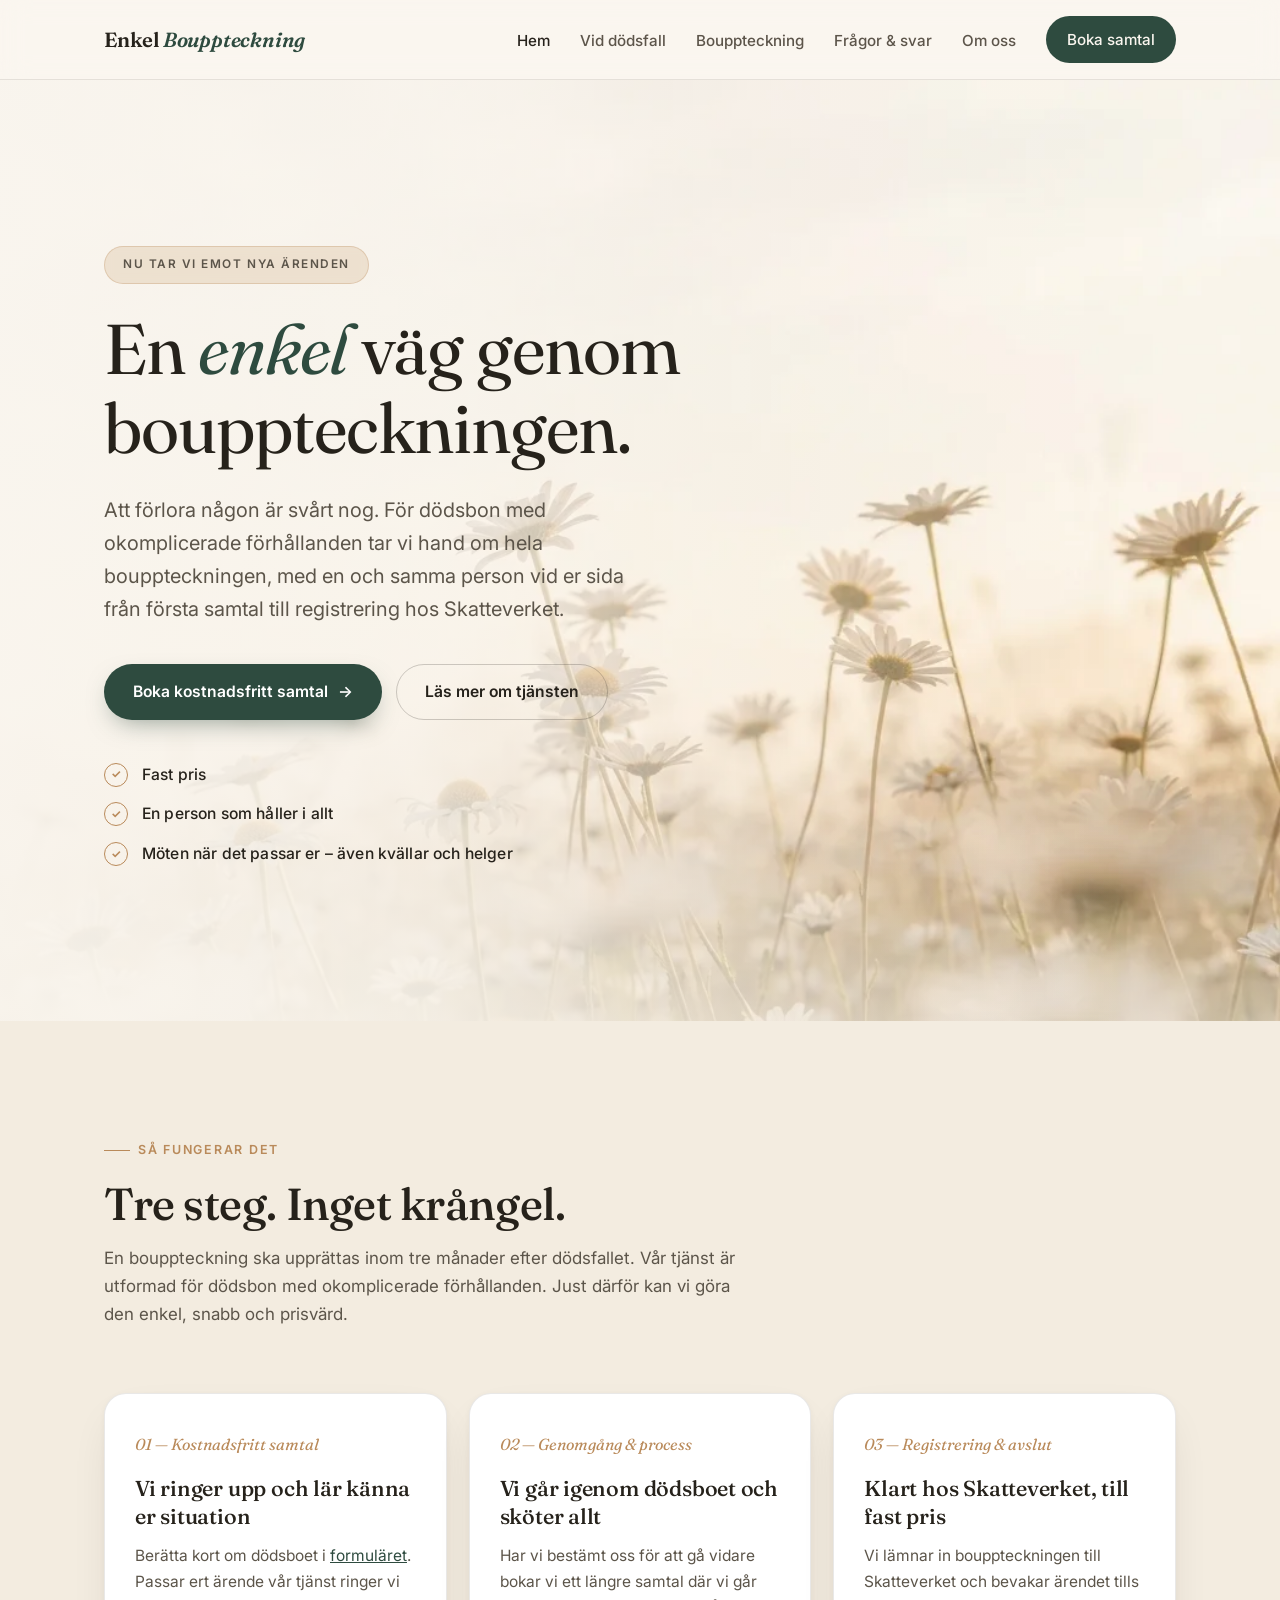
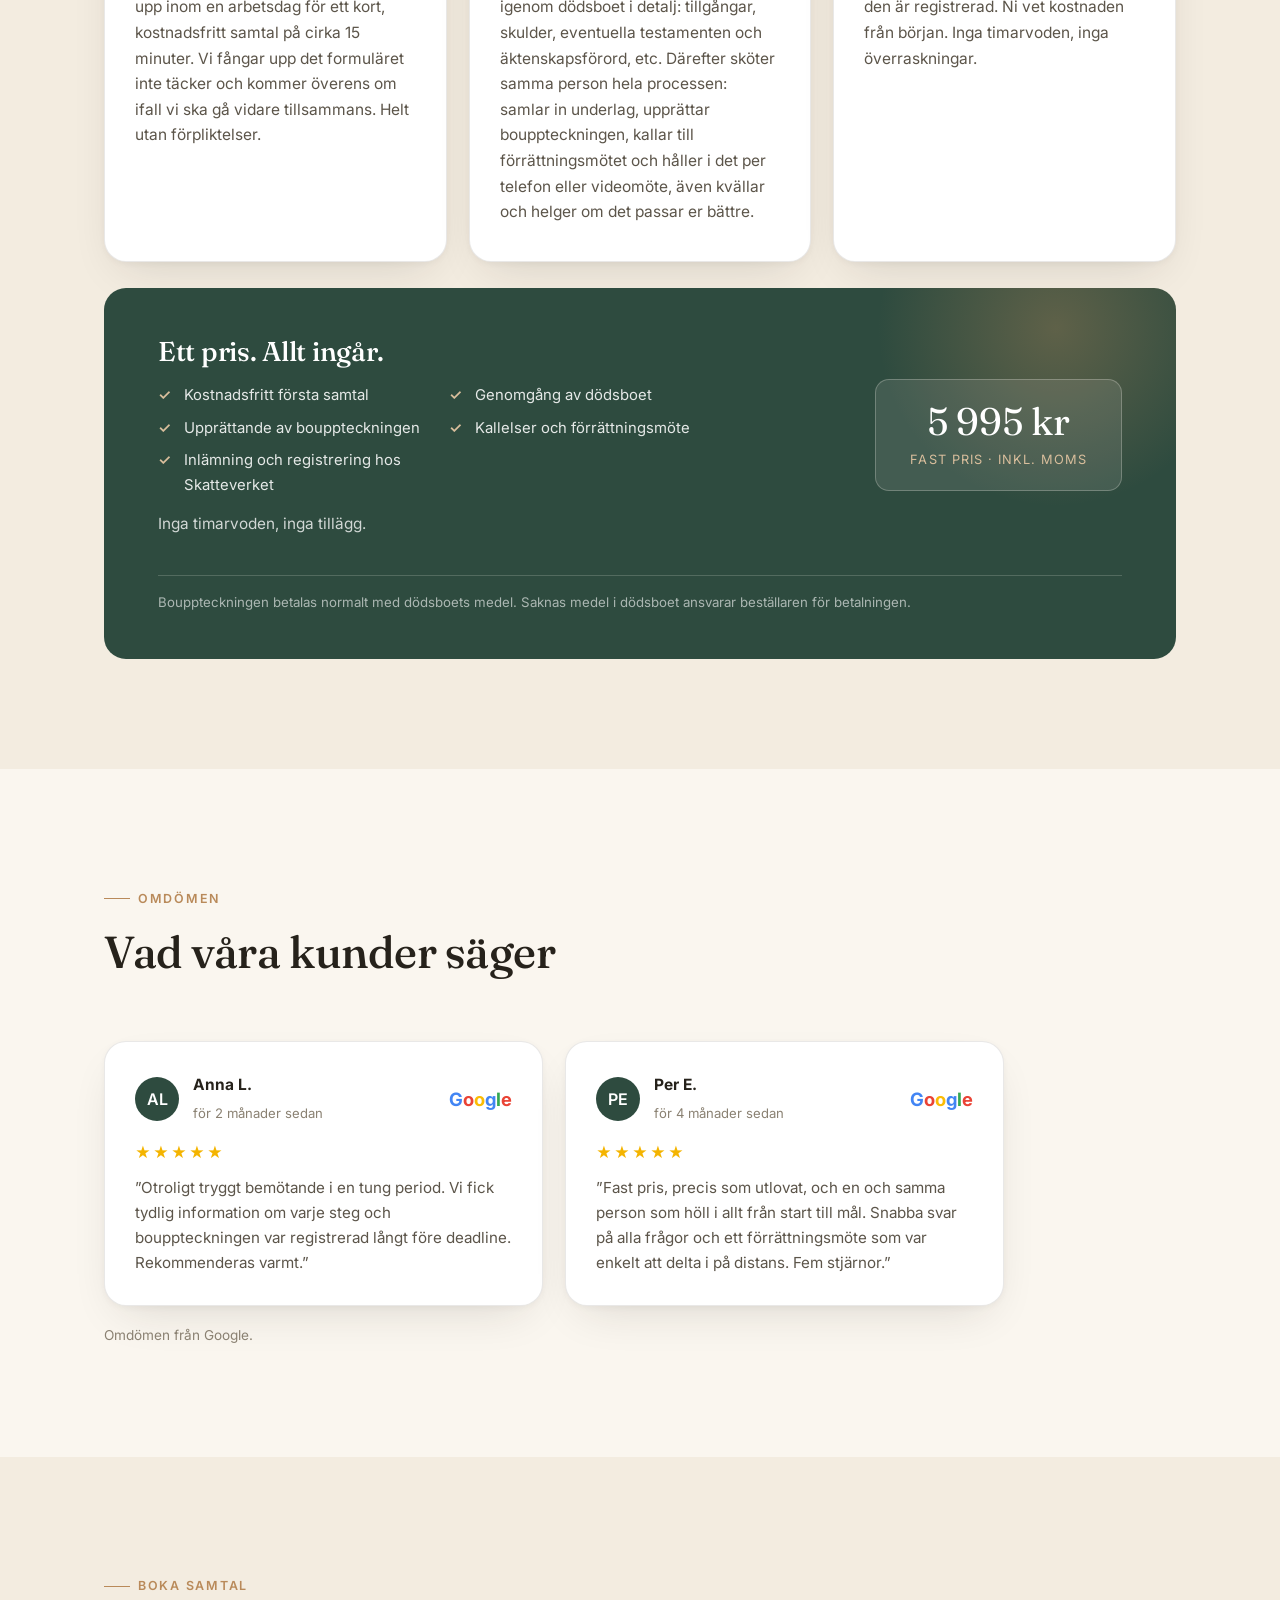
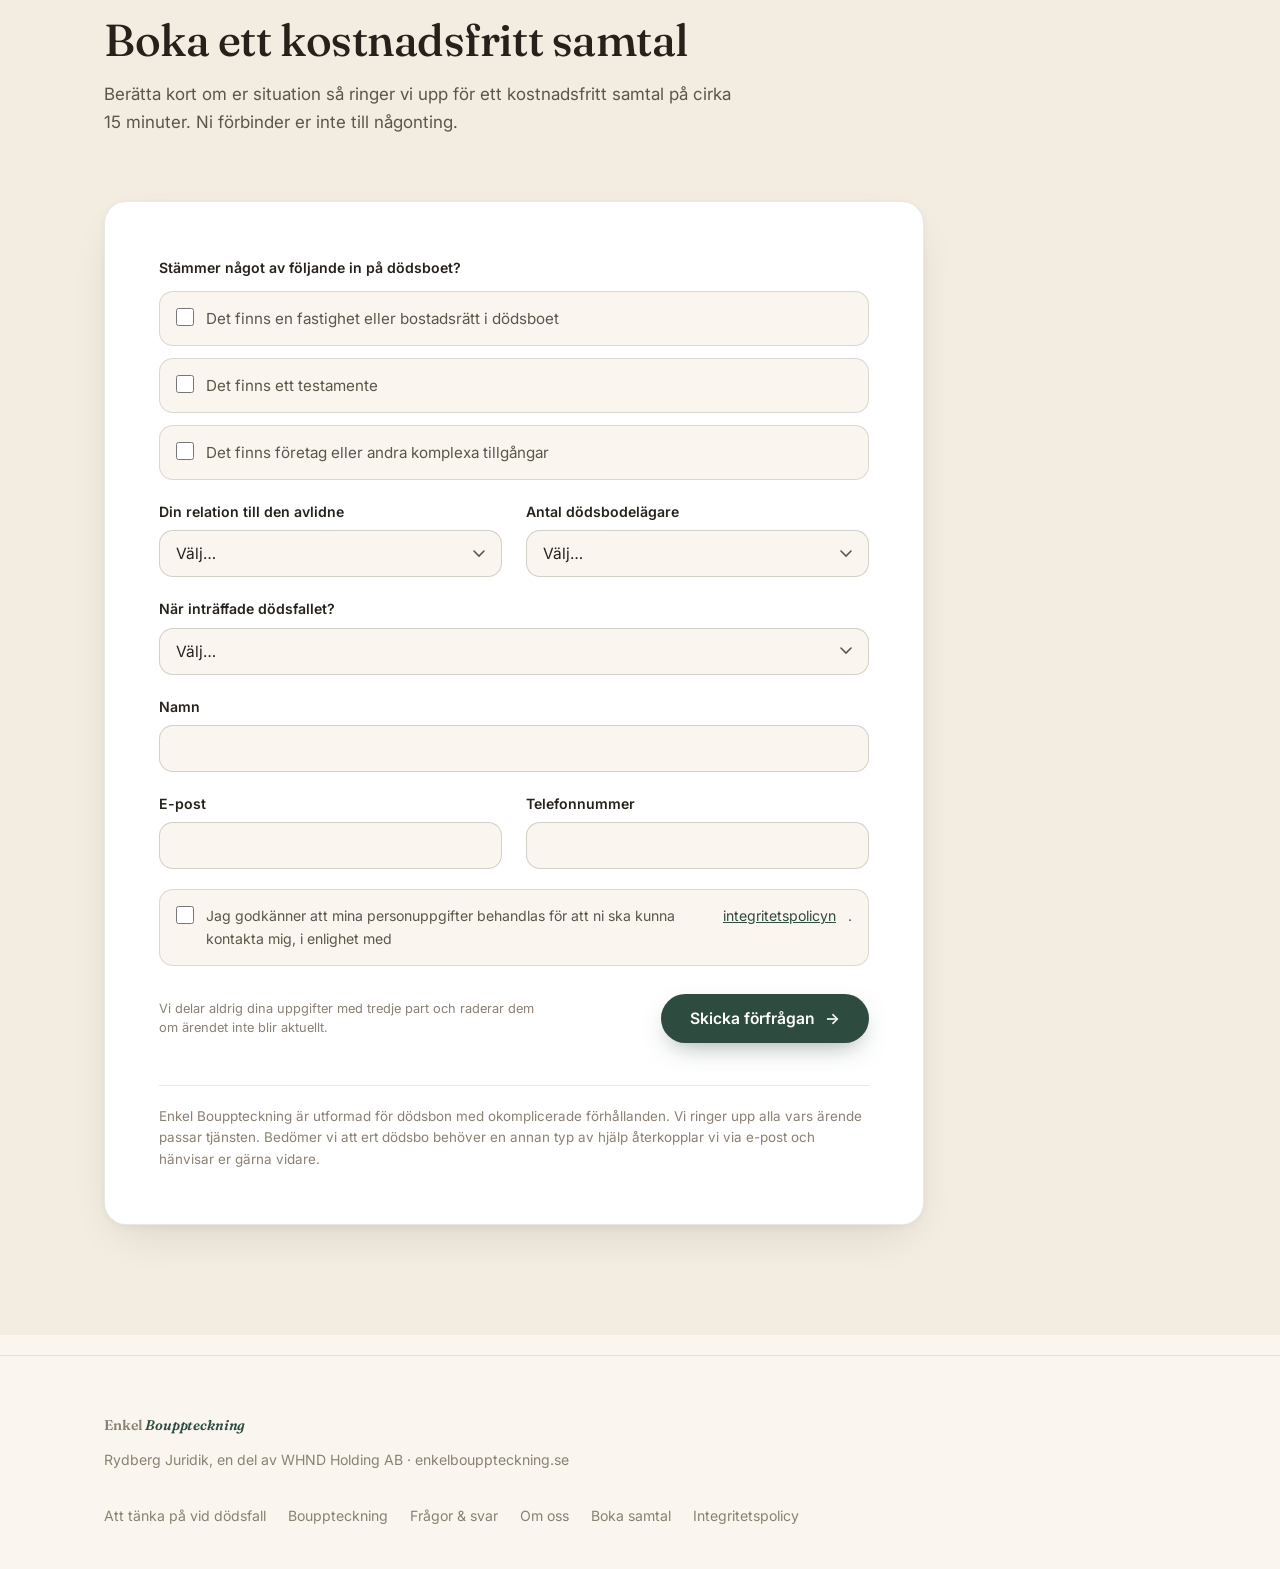
==== index.html @ 24a35e42 "bouppteckningssidan uppdaterad + christinas korr" ====
<!DOCTYPE html>
<html lang="sv">
<head>
  <meta charset="UTF-8">
  <meta name="viewport" content="width=device-width, initial-scale=1.0">
  <title>Enkel Bouppteckning – bouppteckning utan krångel</title>
  <meta name="description" content="Vi hjälper er med hela bouppteckningen: tryggt, personligt och till fast pris. Boka ett kostnadsfritt samtal idag.">
  <link rel="preconnect" href="https://fonts.googleapis.com">
  <link rel="preconnect" href="https://fonts.gstatic.com" crossorigin>
  <link href="https://fonts.googleapis.com/css2?family=Fraunces:ital,wght@0,400;0,500;0,600;1,400;1,500&family=Inter:wght@400;500;600&display=swap" rel="stylesheet">
  <link rel="stylesheet" href="styles.css">
</head>
<body>

<header class="nav">
  <div class="nav-inner">
    <a href="index.html" class="logo">Enkel <em>Bouppteckning</em></a>
    <button class="nav-toggle" aria-label="Meny" onclick="this.nextElementSibling.classList.toggle('open')" aria-expanded="false">☰</button>
    <ul class="nav-links">
      <li><a href="index.html" class="active">Hem</a></li>
      <li><a href="vid-dodsfall.html">Vid dödsfall</a></li>
      <li><a href="bouppteckning.html">Bouppteckning</a></li>
      <li><a href="faq.html">Frågor &amp; svar</a></li>
      <li><a href="om-oss.html">Om oss</a></li>
      <li><a href="#boka" class="btn btn-primary btn-sm">Boka samtal</a></li>
    </ul>
  </div>
</header>

<!-- ============ HERO ============ -->
<section class="hero">
  <video class="hero-video" autoplay muted loop playsinline poster="hero.webp" aria-hidden="true">
    <source src="hero-web.mp4" type="video/mp4">
  </video>
  <div class="container">
    <div class="hero-inner">
      <span class="badge">Nu tar vi emot nya ärenden</span>
      <h1>En <em>enkel</em> väg genom bouppteckningen.</h1>
      <p class="lead">Att förlora någon är svårt nog. För dödsbon med okomplicerade förhållanden tar vi hand om hela bouppteckningen, med en och samma person vid er sida från första samtal till registrering hos Skatteverket.</p>
      <div class="hero-actions">
        <a href="#boka" class="btn btn-primary">Boka kostnadsfritt samtal <span class="arrow">→</span></a>
        <a href="#tjansten" class="btn btn-ghost">Läs mer om tjänsten</a>
      </div>
      <div class="hero-meta">
        <span class="usp"><span class="dot">✓</span> Fast pris</span>
        <span class="usp"><span class="dot">✓</span> En person som håller i allt</span>
        <span class="usp"><span class="dot">✓</span> Möten när det passar er – även kvällar och helger</span>
      </div>
    </div>
  </div>
</section>

<!-- ============ TJÄNSTEN ============ -->
<section id="tjansten" class="section-alt">
  <div class="container">
    <div class="section-head reveal">
      <span class="eyebrow">Så fungerar det</span>
      <h2>Tre steg. Inget krångel.</h2>
      <p>En bouppteckning ska upprättas inom tre månader efter dödsfallet. Vår tjänst är utformad för dödsbon med okomplicerade förhållanden. Just därför kan vi göra den enkel, snabb och prisvärd.</p>
    </div>
    <div class="cards">
      <div class="card reveal">
        <span class="num">01 — Kostnadsfritt samtal</span>
        <h3>Vi ringer upp och lär känna er situation</h3>
        <p>Berätta kort om dödsboet i <a href="#boka">formuläret</a>. Passar ert ärende vår tjänst ringer vi upp inom en arbetsdag för ett kort, kostnadsfritt samtal på cirka 15 minuter. Vi fångar upp det formuläret inte täcker och kommer överens om ifall vi ska gå vidare tillsammans. Helt utan förpliktelser.</p>
      </div>
      <div class="card reveal">
        <span class="num">02 — Genomgång &amp; process</span>
        <h3>Vi går igenom dödsboet och sköter allt</h3>
        <p>Har vi bestämt oss för att gå vidare bokar vi ett längre samtal där vi går igenom dödsboet i detalj: tillgångar, skulder, eventuella testamenten och äktenskapsförord, etc. Därefter sköter samma person hela processen: samlar in underlag, upprättar bouppteckningen, kallar till förrättningsmötet och håller i det per telefon eller videomöte, även kvällar och helger om det passar er bättre.</p>
      </div>
      <div class="card reveal">
        <span class="num">03 — Registrering &amp; avslut</span>
        <h3>Klart hos Skatteverket, till fast pris</h3>
        <p>Vi lämnar in bouppteckningen till Skatteverket och bevakar ärendet tills den är registrerad. Ni vet kostnaden från början. Inga timarvoden, inga överraskningar.</p>
      </div>
    </div>

    <div class="price-strip reveal">
      <div class="price-text">
        <h3>Ett pris. Allt ingår.</h3>
        <ul class="price-includes">
          <li>Kostnadsfritt första samtal</li>
          <li>Genomgång av dödsboet</li>
          <li>Upprättande av bouppteckningen</li>
          <li>Kallelser och förrättningsmöte</li>
          <li>Inlämning och registrering hos Skatteverket</li>
        </ul>
        <p>Inga timarvoden, inga tillägg.</p>
      </div>
      <div class="price-tag">
        <span class="amount">5 995 kr</span>
        <span class="terms">fast pris · inkl. moms</span>
      </div>
      <p class="price-note">Bouppteckningen betalas normalt med dödsboets medel. Saknas medel i dödsboet ansvarar beställaren för betalningen.</p>
    </div>
  </div>
</section>

<!-- ============ TESTIMONIALS ============ -->
<section>
  <div class="container">
    <div class="section-head reveal">
      <span class="eyebrow">Omdömen</span>
      <h2>Vad våra kunder säger</h2>
    </div>
    <div class="reviews">
      <div class="review reveal">
        <div class="review-top">
          <div class="avatar">AL</div>
          <div class="review-who">
            <strong>Anna L.</strong>
            <span>för 2 månader sedan</span>
          </div>
          <span class="glogo"><span style="color:#4285F4">G</span><span style="color:#EA4335">o</span><span style="color:#FBBC05">o</span><span style="color:#4285F4">g</span><span style="color:#34A853">l</span><span style="color:#EA4335">e</span></span>
        </div>
        <div class="stars">★★★★★</div>
        <p>”Otroligt tryggt bemötande i en tung period. Vi fick tydlig information om varje steg och bouppteckningen var registrerad långt före deadline. Rekommenderas varmt.”</p>
      </div>
      <div class="review reveal">
        <div class="review-top">
          <div class="avatar">PE</div>
          <div class="review-who">
            <strong>Per E.</strong>
            <span>för 4 månader sedan</span>
          </div>
          <span class="glogo"><span style="color:#4285F4">G</span><span style="color:#EA4335">o</span><span style="color:#FBBC05">o</span><span style="color:#4285F4">g</span><span style="color:#34A853">l</span><span style="color:#EA4335">e</span></span>
        </div>
        <div class="stars">★★★★★</div>
        <p>”Fast pris, precis som utlovat, och en och samma person som höll i allt från start till mål. Snabba svar på alla frågor och ett förrättningsmöte som var enkelt att delta i på distans. Fem stjärnor.”</p>
      </div>
    </div>
    <p class="reviews-note">Omdömen från Google. <!-- PLACEHOLDER: byt ut mot de två riktiga Google-recensionerna --></p>
  </div>
</section>


<!-- ============ FORMULÄR ============ -->
<section id="boka" class="section-alt">
  <div class="container">
    <div class="section-head reveal">
      <span class="eyebrow">Boka samtal</span>
      <h2>Boka ett kostnadsfritt samtal</h2>
      <p>Berätta kort om er situation så ringer vi upp för ett kostnadsfritt samtal på cirka 15 minuter. Ni förbinder er inte till någonting.</p>
    </div>

    <!-- FORMSPREE: skapa konto på formspree.io, sätt mottagare till request@bouppteckningonline.se
         och ersätt DITT-FORM-ID nedan med ert riktiga form-ID. -->
    <form class="form-wrap reveal" action="https://formspree.io/f/DITT-FORM-ID" method="POST">
      <div class="form-grid">

        <fieldset class="checks">
          <legend>Stämmer något av följande in på dödsboet?</legend>
          <!-- PLACEHOLDER: justera checkrutorna vid behov -->
          <label class="check"><input type="checkbox" name="fastighet" value="ja"> Det finns en fastighet eller bostadsrätt i dödsboet</label>
          <label class="check"><input type="checkbox" name="testamente" value="ja"> Det finns ett testamente</label>
          <label class="check"><input type="checkbox" name="foretag" value="ja"> Det finns företag eller andra komplexa tillgångar</label>
        </fieldset>

        <!-- PLACEHOLDER: justera dropdown-alternativen vid behov -->
        <div class="field">
          <label for="relation">Din relation till den avlidne</label>
          <select id="relation" name="relation" required>
            <option value="" selected disabled>Välj…</option>
            <option>Make/maka/sambo</option>
            <option>Barn</option>
            <option>Syskon</option>
            <option>Annan anhörig</option>
            <option>Annat</option>
          </select>
        </div>

        <div class="field">
          <label for="delagare">Antal dödsbodelägare</label>
          <select id="delagare" name="antal_dodsbodelagare" required>
            <option value="" selected disabled>Välj…</option>
            <option>1</option>
            <option>2–3</option>
            <option>4–6</option>
            <option>Fler än 6</option>
            <option>Vet ej</option>
          </select>
        </div>

        <div class="field full">
          <label for="nar">När inträffade dödsfallet?</label>
          <select id="nar" name="nar_dodsfall" required>
            <option value="" selected disabled>Välj…</option>
            <option>Senaste månaden</option>
            <option>1–2 månader sedan</option>
            <option>Mer än 2 månader sedan</option>
            <option>Inte ännu – jag förbereder mig</option>
          </select>
        </div>

        <div class="field full">
          <label for="namn">Namn</label>
          <input type="text" id="namn" name="namn" required autocomplete="name">
        </div>

        <div class="field">
          <label for="epost">E-post</label>
          <input type="email" id="epost" name="epost" required autocomplete="email">
        </div>

        <div class="field">
          <label for="telefon">Telefonnummer</label>
          <input type="tel" id="telefon" name="telefon" required autocomplete="tel">
        </div>

        <input type="hidden" name="_subject" value="Ny förfrågan – Enkel Bouppteckning">

        <label class="check consent"><input type="checkbox" name="samtycke" value="ja" required> Jag godkänner att mina personuppgifter behandlas för att ni ska kunna kontakta mig, i enlighet med <a href="integritetspolicy.html">integritetspolicyn</a>.</label>

        <div class="form-footer">
          <small>Vi delar aldrig dina uppgifter med tredje part och raderar dem om ärendet inte blir aktuellt.</small>
          <button type="submit" class="btn btn-primary">Skicka förfrågan <span class="arrow">→</span></button>
        </div>

        <p class="form-note">Enkel Bouppteckning är utformad för dödsbon med okomplicerade förhållanden. Vi ringer upp alla vars ärende passar tjänsten. Bedömer vi att ert dödsbo behöver en annan typ av hjälp återkopplar vi via e-post och hänvisar er gärna vidare.</p>

      </div>
    </form>
  </div>
</section>

<!-- ============ FOOTER ============ -->
<footer>
  <div class="container footer-inner">
    <div>
      <a href="index.html" class="logo">Enkel <em>Bouppteckning</em></a>
      <p style="margin-top:10px;">Rydberg Juridik, en del av WHND Holding AB · enkelbouppteckning.se</p>
    </div>
    <ul class="footer-links">
      <li><a href="vid-dodsfall.html">Att tänka på vid dödsfall</a></li>
      <li><a href="bouppteckning.html">Bouppteckning</a></li>
      <li><a href="faq.html">Frågor &amp; svar</a></li>
      <li><a href="om-oss.html">Om oss</a></li>
      <li><a href="index.html#boka">Boka samtal</a></li>
      <li><a href="integritetspolicy.html">Integritetspolicy</a></li>
    </ul>
  </div>
</footer>

<script>
  const io = new IntersectionObserver(entries => {
    entries.forEach(e => { if (e.isIntersecting) { e.target.classList.add('visible'); io.unobserve(e.target); } });
  }, { threshold: 0.12 });
  document.querySelectorAll('.reveal').forEach(el => io.observe(el));
</script>

</body>
</html>
---- styles.css ----
/* ============================================================
   Enkel Bouppteckning — designsystem
   Varm, sober, galant · anno 2026
   ============================================================ */

:root {
  --bg: #FAF6EF;
  --bg-soft: #F3ECE0;
  --surface: #FFFFFF;
  --ink: #26221B;
  --ink-soft: #5C554A;
  --ink-faint: #8A8172;
  --accent: #2E4B3F;        /* djup skogsgrön */
  --accent-soft: #3D6152;
  --brass: #B98A5A;         /* varm mässing */
  --brass-soft: #D9BE9C;
  --line: rgba(38, 34, 27, 0.10);
  --radius: 22px;
  --radius-sm: 14px;
  --shadow: 0 2px 6px rgba(38,34,27,.04), 0 18px 48px -18px rgba(38,34,27,.16);
  --font-display: "Fraunces", Georgia, serif;
  --font-body: "Inter", -apple-system, "Segoe UI", sans-serif;
}

* { margin: 0; padding: 0; box-sizing: border-box; }

html { scroll-behavior: smooth; }

body {
  font-family: var(--font-body);
  background: var(--bg);
  color: var(--ink);
  line-height: 1.65;
  font-size: 17px;
  -webkit-font-smoothing: antialiased;
}

::selection { background: var(--brass-soft); }

img { max-width: 100%; display: block; }

.container { max-width: 1120px; margin: 0 auto; padding: 0 24px; }
.container-narrow { max-width: 760px; margin: 0 auto; padding: 0 24px; }

h1, h2, h3, .display {
  font-family: var(--font-display);
  font-weight: 500;
  line-height: 1.12;
  letter-spacing: -0.01em;
}

h1 { font-size: clamp(2.6rem, 6vw, 4.4rem); font-weight: 400; letter-spacing: -0.015em; }
h2 { font-size: clamp(1.9rem, 4vw, 2.8rem); }
h3 { font-size: 1.35rem; line-height: 1.3; }

p { color: var(--ink-soft); }

a { color: var(--accent); }

.eyebrow {
  display: inline-flex;
  align-items: center;
  gap: 8px;
  font-size: .78rem;
  font-weight: 600;
  letter-spacing: .14em;
  text-transform: uppercase;
  color: var(--brass);
  margin-bottom: 18px;
}
.eyebrow::before {
  content: "";
  width: 26px; height: 1px;
  background: var(--brass);
}

/* ---------- Nav ---------- */
.nav {
  position: sticky;
  top: 0;
  z-index: 100;
  backdrop-filter: blur(14px);
  -webkit-backdrop-filter: blur(14px);
  background: rgba(250, 246, 239, 0.82);
  border-bottom: 1px solid var(--line);
}
.nav-inner {
  max-width: 1120px;
  margin: 0 auto;
  padding: 16px 24px;
  display: flex;
  align-items: center;
  justify-content: space-between;
  gap: 24px;
}
.logo {
  font-family: var(--font-display);
  font-size: 1.28rem;
  font-weight: 600;
  color: var(--ink);
  text-decoration: none;
  letter-spacing: -0.01em;
}
.logo em { font-style: italic; color: var(--accent); }
.nav-links {
  display: flex;
  align-items: center;
  gap: 30px;
  list-style: none;
}
.nav-links a {
  color: var(--ink-soft);
  text-decoration: none;
  font-size: .95rem;
  font-weight: 500;
  transition: color .2s;
}
.nav-links a:hover, .nav-links a.active { color: var(--ink); }
.nav-toggle {
  display: none;
  background: none;
  border: none;
  font-size: 1.6rem;
  color: var(--ink);
  cursor: pointer;
  line-height: 1;
}

/* ---------- Knappar ---------- */
.btn {
  display: inline-flex;
  align-items: center;
  gap: 10px;
  padding: 14px 28px;
  border-radius: 999px;
  font-family: var(--font-body);
  font-size: .98rem;
  font-weight: 600;
  text-decoration: none;
  cursor: pointer;
  border: 1px solid transparent;
  transition: transform .2s ease, box-shadow .2s ease, background .2s;
}
.btn:hover { transform: translateY(-1px); }
.btn-primary {
  background: var(--accent);
  color: #fff;
  box-shadow: 0 10px 26px -10px rgba(46,75,63,.55);
}
.btn-primary:hover { background: var(--accent-soft); }
.btn-ghost {
  background: transparent;
  color: var(--ink);
  border-color: rgba(38,34,27,.22);
}
.btn-ghost:hover { border-color: var(--ink); }
.btn-sm { padding: 10px 20px; font-size: .9rem; }
/* Boka samtal-knappen i menyn: krämfärgad text, varm mässing vid hover */
.nav .btn-primary { color: var(--bg); box-shadow: none; }
.nav .btn-primary:hover { background: var(--brass); color: #fff; }
.btn .arrow { transition: transform .2s; }
.btn:hover .arrow { transform: translateX(3px); }

/* ---------- Hero ---------- */
.hero {
  position: relative;
  overflow: hidden;
  padding: clamp(90px, 13vw, 170px) 0 clamp(80px, 12vw, 160px);
  background-image: url("hero.webp"); /* fallback medan videon laddar */
  background-size: cover;
  background-position: center right;
}
.hero-video {
  position: absolute;
  inset: 0;
  width: 100%;
  height: 100%;
  object-fit: cover;
  object-position: center right;
  z-index: 0;
}
.hero::before {
  content: "";
  position: absolute;
  inset: 0;
  z-index: 1;
  pointer-events: none;
  background:
    linear-gradient(90deg,
      rgba(250,246,239,.94) 0%,
      rgba(250,246,239,.82) 34%,
      rgba(250,246,239,.35) 62%,
      rgba(250,246,239,0) 88%),
    linear-gradient(0deg, rgba(250,246,239,.55) 0%, rgba(250,246,239,0) 22%);
}
.hero .container { position: relative; z-index: 2; }
@media (prefers-reduced-motion: reduce) {
  .hero-video { display: none; }
}
.hero-inner { position: relative; max-width: 700px; }
.badge {
  display: inline-block;
  font-size: .74rem;
  font-weight: 600;
  letter-spacing: .13em;
  text-transform: uppercase;
  color: var(--ink-soft);
  background: rgba(217,190,156,.35);
  border: 1px solid rgba(185,138,90,.30);
  border-radius: 999px;
  padding: 8px 18px;
  margin-bottom: 26px;
  backdrop-filter: blur(4px);
}
.hero h1 em { font-style: italic; color: var(--accent); }
.hero p.lead {
  font-size: clamp(1.05rem, 2vw, 1.25rem);
  margin: 26px 0 38px;
  max-width: 560px;
}
.hero-actions { display: flex; gap: 14px; flex-wrap: wrap; }
.hero-meta {
  margin-top: 42px;
  display: flex;
  flex-direction: column;
  gap: 14px;
  font-size: .98rem;
  color: var(--ink);
}
.hero-meta .usp {
  display: inline-flex;
  align-items: center;
  gap: 14px;
  font-weight: 500;
  letter-spacing: .01em;
}
.hero-meta .dot {
  display: inline-flex;
  align-items: center;
  justify-content: center;
  width: 24px;
  height: 24px;
  flex-shrink: 0;
  border: 1.5px solid var(--brass);
  border-radius: 50%;
  color: var(--brass);
  font-size: .72rem;
  font-weight: 700;
}

/* ---------- Sektioner ---------- */
section { padding: clamp(60px, 9vw, 110px) 0; }
.section-alt { background: var(--bg-soft); }
.section-head { max-width: 640px; margin-bottom: clamp(36px, 6vw, 64px); }
.section-head p { margin-top: 16px; font-size: 1.06rem; }

/* ---------- Kort / tre punkter ---------- */
.cards {
  display: grid;
  grid-template-columns: repeat(3, 1fr);
  gap: 22px;
}
.card {
  background: var(--surface);
  border: 1px solid var(--line);
  border-radius: var(--radius);
  padding: 36px 30px;
  box-shadow: var(--shadow);
  transition: transform .25s ease;
}
.card:hover { transform: translateY(-4px); }
.card .num {
  font-family: var(--font-display);
  font-size: 1rem;
  font-style: italic;
  color: var(--brass);
  display: inline-block;
  margin-bottom: 18px;
}
.card h3 { margin-bottom: 12px; }
.card p { font-size: .97rem; }

/* ---------- Prissektion ---------- */
.price-strip {
  margin-top: 26px;
  background: var(--accent);
  border-radius: var(--radius);
  padding: clamp(30px, 4.5vw, 46px) clamp(28px, 5vw, 54px);
  display: flex;
  align-items: center;
  justify-content: space-between;
  gap: 34px;
  flex-wrap: wrap;
  position: relative;
  overflow: hidden;
}
.price-strip::before {
  content: "";
  position: absolute;
  top: -140px; right: -60px;
  width: 360px; height: 360px;
  border-radius: 50%;
  background: radial-gradient(circle, rgba(185,138,90,.35), transparent 70%);
}
.price-text { position: relative; max-width: 560px; }
.price-text h3 { color: #fff; font-size: 1.7rem; margin-bottom: 8px; }
.price-text p { color: rgba(255,255,255,.78); font-size: .96rem; }
.price-includes {
  list-style: none;
  margin: 14px 0;
  display: grid;
  grid-template-columns: 1fr 1fr;
  gap: 8px 22px;
}
.price-includes li {
  position: relative;
  padding-left: 26px;
  color: rgba(255,255,255,.88);
  font-size: .93rem;
}
.price-includes li::before {
  content: "✓";
  position: absolute;
  left: 0;
  color: var(--brass-soft);
  font-weight: 600;
}
@media (max-width: 640px) {
  .price-includes { grid-template-columns: 1fr; }
}
.price-tag {
  position: relative;
  text-align: center;
  background: rgba(250,246,239,.10);
  border: 1px solid rgba(250,246,239,.25);
  border-radius: var(--radius-sm);
  padding: 20px 34px;
}
.price-tag .amount {
  display: block;
  font-family: var(--font-display);
  font-size: 2.4rem;
  color: #fff;
  line-height: 1.1;
}
.price-tag .terms {
  display: block;
  margin-top: 6px;
  font-size: .8rem;
  letter-spacing: .08em;
  text-transform: uppercase;
  color: var(--brass-soft);
}
.price-note {
  flex-basis: 100%;
  position: relative;
  margin-top: 4px;
  padding-top: 16px;
  border-top: 1px solid rgba(250, 246, 239, .18);
  font-size: .83rem;
  color: rgba(255, 255, 255, .60) !important;
}

/* ---------- FAQ ---------- */
.faq-item {
  border-bottom: 1px solid var(--line);
}
.faq-item summary {
  cursor: pointer;
  list-style: none;
  display: flex;
  align-items: center;
  justify-content: space-between;
  gap: 20px;
  padding: 22px 0;
  font-family: var(--font-display);
  font-size: 1.3rem;
  color: var(--ink);
  transition: color .2s;
}
.faq-item summary::-webkit-details-marker { display: none; }
.faq-item summary::after {
  content: "+";
  font-family: var(--font-body);
  font-size: 1.3rem;
  font-weight: 400;
  color: var(--brass);
  transition: transform .25s ease;
  flex-shrink: 0;
}
.faq-item[open] summary::after { transform: rotate(45deg); }
.faq-item summary:hover { color: var(--accent); }
.faq-item p {
  padding: 0 34px 24px 0;
  font-size: .97rem;
}

/* ---------- Testimonials (Google-review-stil) ---------- */
.reviews {
  display: grid;
  grid-template-columns: repeat(2, 1fr);
  gap: 22px;
  max-width: 900px;
}
.review {
  background: var(--surface);
  border: 1px solid var(--line);
  border-radius: var(--radius);
  padding: 30px;
  box-shadow: var(--shadow);
}
.review-top { display: flex; align-items: center; gap: 14px; margin-bottom: 14px; }
.avatar {
  width: 44px; height: 44px;
  border-radius: 50%;
  background: var(--accent);
  color: #fff;
  display: flex; align-items: center; justify-content: center;
  font-weight: 600;
  font-size: 1rem;
  flex-shrink: 0;
}
.review-who { flex: 1; }
.review-who strong { display: block; font-size: .97rem; }
.review-who span { font-size: .82rem; color: var(--ink-faint); }
.review .glogo { font-weight: 700; font-size: 1.15rem; line-height: 1; }
.stars { color: #F4B400; letter-spacing: 2px; margin-bottom: 10px; font-size: .95rem; }
.review p { font-size: .95rem; }
.reviews-note { margin-top: 18px; font-size: .85rem; color: var(--ink-faint); }

/* ---------- Formulär ---------- */
.form-wrap {
  background: var(--surface);
  border: 1px solid var(--line);
  border-radius: var(--radius);
  box-shadow: var(--shadow);
  padding: clamp(30px, 5vw, 54px);
  max-width: 820px;
}
.form-grid {
  display: grid;
  grid-template-columns: 1fr 1fr;
  gap: 20px 24px;
}
.field { display: flex; flex-direction: column; gap: 7px; }
.field.full { grid-column: 1 / -1; }
.field label {
  font-size: .88rem;
  font-weight: 600;
  color: var(--ink);
}
.field input, .field select {
  font-family: var(--font-body);
  font-size: .97rem;
  padding: 13px 16px;
  border: 1px solid rgba(38,34,27,.18);
  border-radius: var(--radius-sm);
  background: var(--bg);
  color: var(--ink);
  transition: border-color .2s, box-shadow .2s;
  appearance: none;
}
.field select {
  background-image: url("data:image/svg+xml,%3Csvg xmlns='http://www.w3.org/2000/svg' width='12' height='8'%3E%3Cpath d='M1 1l5 5 5-5' stroke='%235C554A' stroke-width='1.6' fill='none' stroke-linecap='round'/%3E%3C/svg%3E");
  background-repeat: no-repeat;
  background-position: right 16px center;
  padding-right: 40px;
}
.field input:focus, .field select:focus {
  outline: none;
  border-color: var(--accent);
  box-shadow: 0 0 0 3px rgba(46,75,63,.12);
}
fieldset.checks {
  border: none;
  grid-column: 1 / -1;
  display: grid;
  gap: 12px;
}
fieldset.checks legend {
  font-size: .88rem;
  font-weight: 600;
  margin-bottom: 12px;
}
.check {
  display: flex;
  align-items: flex-start;
  gap: 12px;
  padding: 14px 16px;
  border: 1px solid rgba(38,34,27,.14);
  border-radius: var(--radius-sm);
  background: var(--bg);
  cursor: pointer;
  transition: border-color .2s, background .2s;
  font-size: .95rem;
  color: var(--ink-soft);
}
.check:hover { border-color: var(--accent); }
.check input {
  accent-color: var(--accent);
  width: 18px; height: 18px;
  margin-top: 2px;
  flex-shrink: 0;
}
.form-footer {
  grid-column: 1 / -1;
  display: flex;
  align-items: center;
  justify-content: space-between;
  gap: 20px;
  flex-wrap: wrap;
  margin-top: 8px;
}
.form-footer small { color: var(--ink-faint); max-width: 380px; font-size: .8rem; line-height: 1.5; }
.check.consent { grid-column: 1 / -1; font-size: .88rem; }
.check.consent a { color: var(--accent); }
.form-note {
  grid-column: 1 / -1;
  margin-top: 22px;
  padding-top: 20px;
  border-top: 1px solid var(--line);
  font-size: .84rem;
  color: var(--ink-faint);
  line-height: 1.6;
}

/* ---------- Innehållssidor ---------- */
.page-hero {
  padding: clamp(60px, 9vw, 100px) 0 clamp(30px, 5vw, 50px);
}
.page-hero p.lead {
  font-size: clamp(1.02rem, 2vw, 1.2rem);
  margin-top: 22px;
  max-width: 620px;
}
.prose { max-width: 720px; }
.prose h2 {
  font-size: clamp(1.6rem, 3vw, 2.1rem);
  margin: clamp(44px, 7vw, 64px) 0 18px;
}
.prose h3 { margin: 34px 0 12px; }
.prose p { margin-bottom: 18px; }
.prose ul { margin: 0 0 22px 0; padding-left: 0; list-style: none; }
.prose ul li {
  position: relative;
  padding-left: 28px;
  margin-bottom: 10px;
  color: var(--ink-soft);
}
.prose ul li::before {
  content: "—";
  position: absolute;
  left: 0;
  color: var(--brass);
}
.prose .note {
  background: var(--bg-soft);
  border-left: 3px solid var(--brass);
  border-radius: 0 var(--radius-sm) var(--radius-sm) 0;
  padding: 20px 24px;
  margin: 28px 0;
  font-size: .96rem;
}
.prose .note p { margin: 0; }

/* Fas-markering på checklistan */
.phase {
  display: inline-flex;
  align-items: center;
  gap: 10px;
  font-size: .78rem;
  font-weight: 600;
  letter-spacing: .12em;
  text-transform: uppercase;
  color: var(--accent);
  background: rgba(46,75,63,.08);
  border-radius: 999px;
  padding: 6px 16px;
  margin: clamp(40px, 6vw, 56px) 0 6px;
}

/* ---------- Faktaruta med frågetecken ---------- */
.factbox {
  display: flex;
  gap: 24px;
  align-items: flex-start;
  background: var(--surface);
  border: 1px solid var(--line);
  border-radius: var(--radius);
  box-shadow: var(--shadow);
  padding: clamp(26px, 4vw, 38px);
  margin-bottom: clamp(40px, 6vw, 56px);
}
.factbox-icon {
  flex-shrink: 0;
  width: 54px;
  height: 54px;
  border-radius: 50%;
  border: 1.5px solid var(--brass);
  background: rgba(217, 190, 156, .18);
  color: var(--brass);
  font-family: var(--font-display);
  font-style: italic;
  font-size: 1.9rem;
  line-height: 1;
  display: flex;
  align-items: center;
  justify-content: center;
}
.prose .factbox h2 { margin: 4px 0 12px; font-size: clamp(1.4rem, 2.6vw, 1.7rem); }
.factbox p { margin-bottom: 14px; font-size: .97rem; }
.factbox p:last-child { margin-bottom: 0; }
@media (max-width: 560px) {
  .factbox { flex-direction: column; gap: 16px; }
}

/* ---------- Klickbara processteg ---------- */
.steps { margin: 26px 0 10px; }
.step-item { border-bottom: 1px solid var(--line); }
.step-item:first-child { border-top: 1px solid var(--line); }
.step-item summary {
  cursor: pointer;
  list-style: none;
  display: flex;
  align-items: baseline;
  gap: 18px;
  padding: 22px 0;
  transition: color .2s;
}
.step-item summary::-webkit-details-marker { display: none; }
.step-num {
  font-family: var(--font-display);
  font-style: italic;
  color: var(--brass);
  font-size: 1.05rem;
  min-width: 30px;
  flex-shrink: 0;
}
.step-label {
  font-size: .74rem;
  font-weight: 600;
  letter-spacing: .12em;
  text-transform: uppercase;
  color: var(--accent);
  min-width: 110px;
  flex-shrink: 0;
}
.step-title {
  font-family: var(--font-display);
  font-size: 1.25rem;
  color: var(--ink);
  flex: 1;
}
.step-item summary::after {
  content: "+";
  font-size: 1.3rem;
  color: var(--brass);
  transition: transform .25s ease;
  flex-shrink: 0;
  align-self: center;
}
.step-item[open] summary::after { transform: rotate(45deg); }
.step-item summary:hover .step-title { color: var(--accent); }
.step-body { padding: 0 34px 24px 48px; }
.step-body p { font-size: .97rem; margin-bottom: 0; }
@media (max-width: 640px) {
  .step-item summary { flex-wrap: wrap; gap: 8px 14px; }
  .step-label { min-width: 0; }
  .step-title { flex-basis: 100%; }
  .step-body { padding: 0 0 22px 0; }
}

/* ---------- CTA-banner ---------- */
.cta-banner {
  background: var(--accent);
  border-radius: var(--radius);
  padding: clamp(40px, 6vw, 64px);
  color: #fff;
  display: flex;
  align-items: center;
  justify-content: space-between;
  gap: 30px;
  flex-wrap: wrap;
  position: relative;
  overflow: hidden;
}
.cta-banner::before {
  content: "";
  position: absolute;
  top: -120px; right: -80px;
  width: 340px; height: 340px;
  border-radius: 50%;
  background: radial-gradient(circle, rgba(185,138,90,.35), transparent 70%);
}
.cta-banner h2 { color: #fff; max-width: 460px; position: relative; }
.cta-banner p { color: rgba(255,255,255,.75); margin-top: 10px; max-width: 440px; position: relative; }
.cta-banner .btn {
  background: #fff;
  color: var(--accent);
  position: relative;
}
.cta-banner .btn:hover { background: var(--bg); }

/* ---------- Footer ---------- */
footer {
  border-top: 1px solid var(--line);
  padding: 54px 0 40px;
  margin-top: 20px;
}
.footer-inner {
  display: flex;
  justify-content: space-between;
  gap: 30px;
  flex-wrap: wrap;
}
.footer-inner p, .footer-inner a { font-size: .88rem; color: var(--ink-faint); }
.footer-inner a { text-decoration: none; }
.footer-inner a:hover { color: var(--ink); }
.footer-links { display: flex; gap: 22px; list-style: none; flex-wrap: wrap; }

/* ---------- Reveal-animation ---------- */
.reveal {
  opacity: 0;
  transform: translateY(22px);
  transition: opacity .7s ease, transform .7s ease;
}
.reveal.visible { opacity: 1; transform: none; }

/* ---------- Mobil ---------- */
@media (max-width: 860px) {
  .hero { background-position: 72% center; }
  .hero-video { object-position: 72% center; }
  .hero::before {
    background: linear-gradient(0deg, rgba(250,246,239,.80) 0%, rgba(250,246,239,.55) 100%);
  }
  .cards { grid-template-columns: 1fr; }
  .reviews { grid-template-columns: 1fr; }
  .form-grid { grid-template-columns: 1fr; }
  .nav-toggle { display: block; }
  .nav { position: sticky; }
  .nav-inner { position: relative; }
  .nav-links {
    display: none;
    position: absolute;
    top: 100%;
    left: 0; right: 0;
    z-index: 200;
    flex-direction: column;
    align-items: stretch;
    gap: 4px;
    background: var(--bg);
    border-bottom: 1px solid var(--line);
    box-shadow: 0 18px 30px -18px rgba(38,34,27,.25);
    padding: 12px 16px 20px;
  }
  .nav-links.open { display: flex; }
  .nav-links li { width: 100%; }
  .nav-links a {
    display: block;
    padding: 14px 14px;
    font-size: 1.05rem;
    border-radius: var(--radius-sm);
  }
  .nav-links a:hover, .nav-links a:active, .nav-links a.active {
    background: var(--bg-soft);
  }
  .nav-links .btn {
    margin-top: 10px;
    justify-content: center;
    text-align: center;
  }
  .nav-links .btn:hover, .nav-links .btn:active { background: var(--brass); }
}
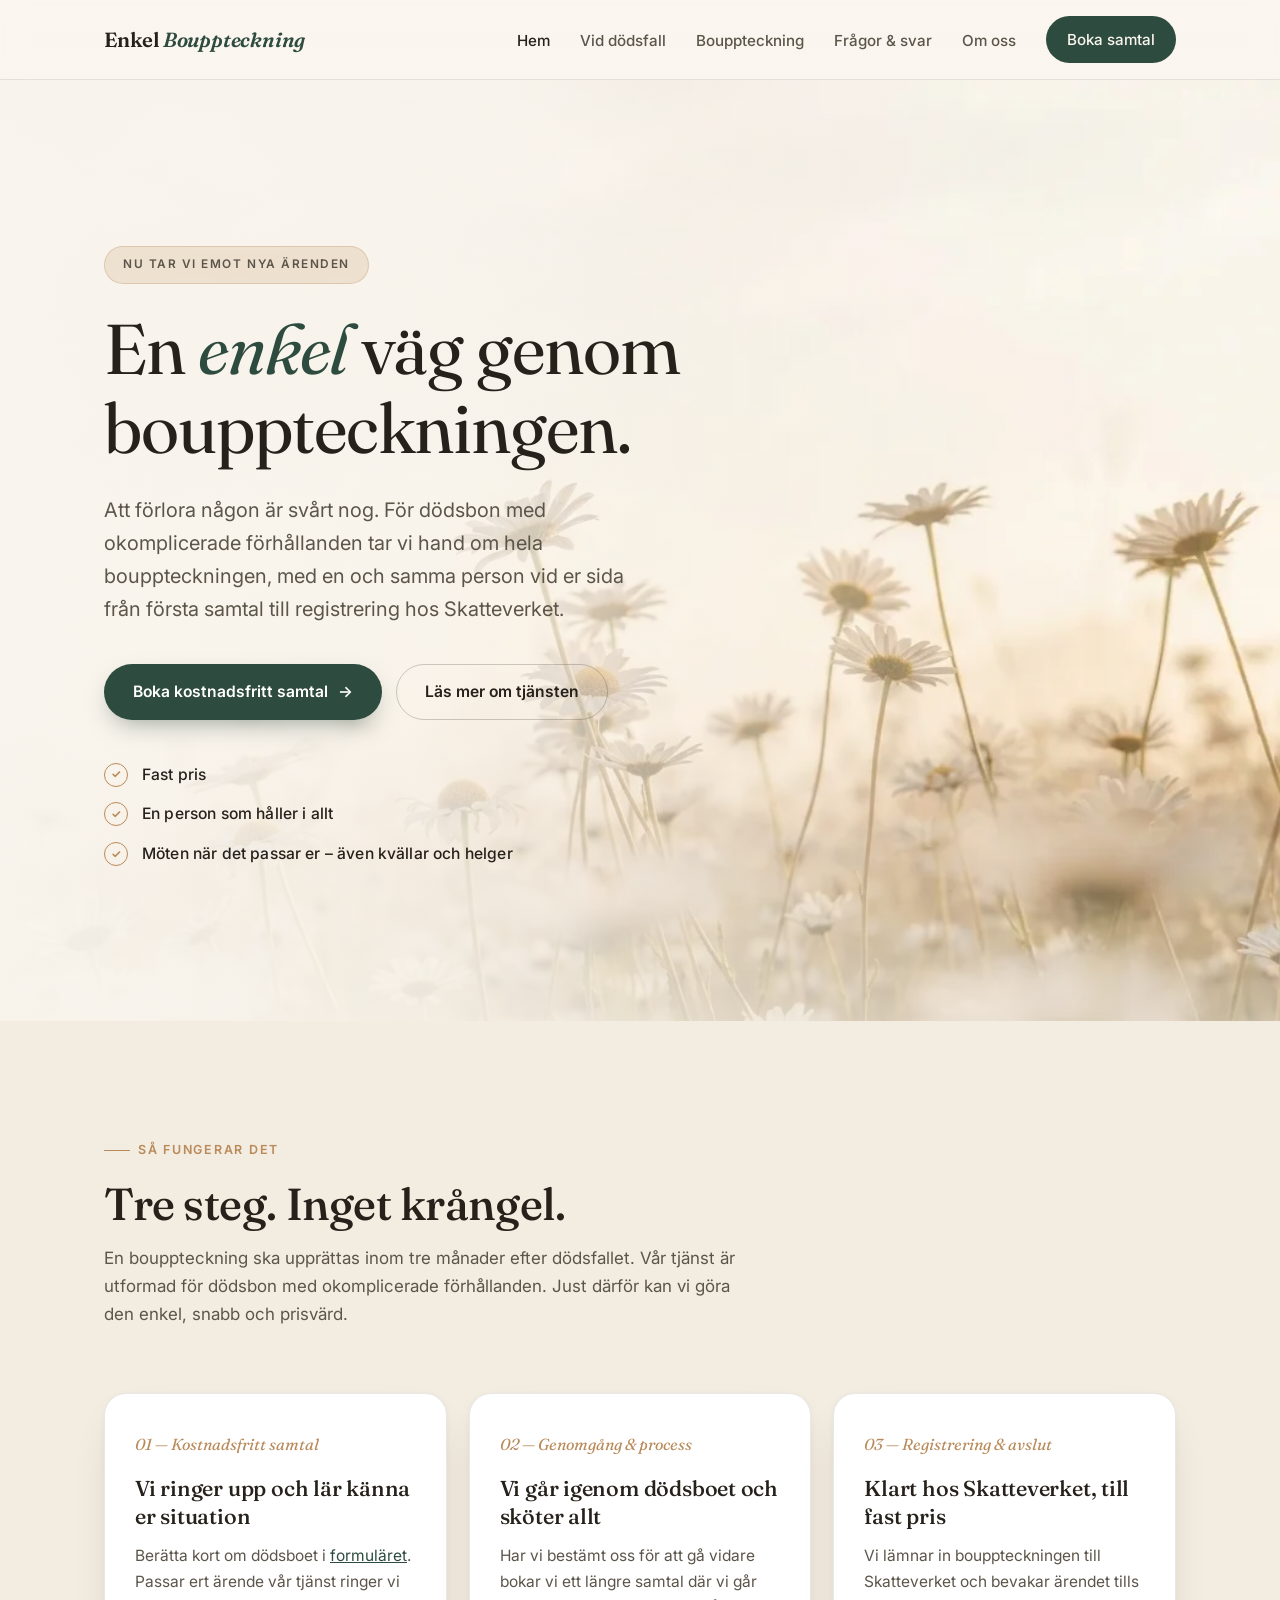
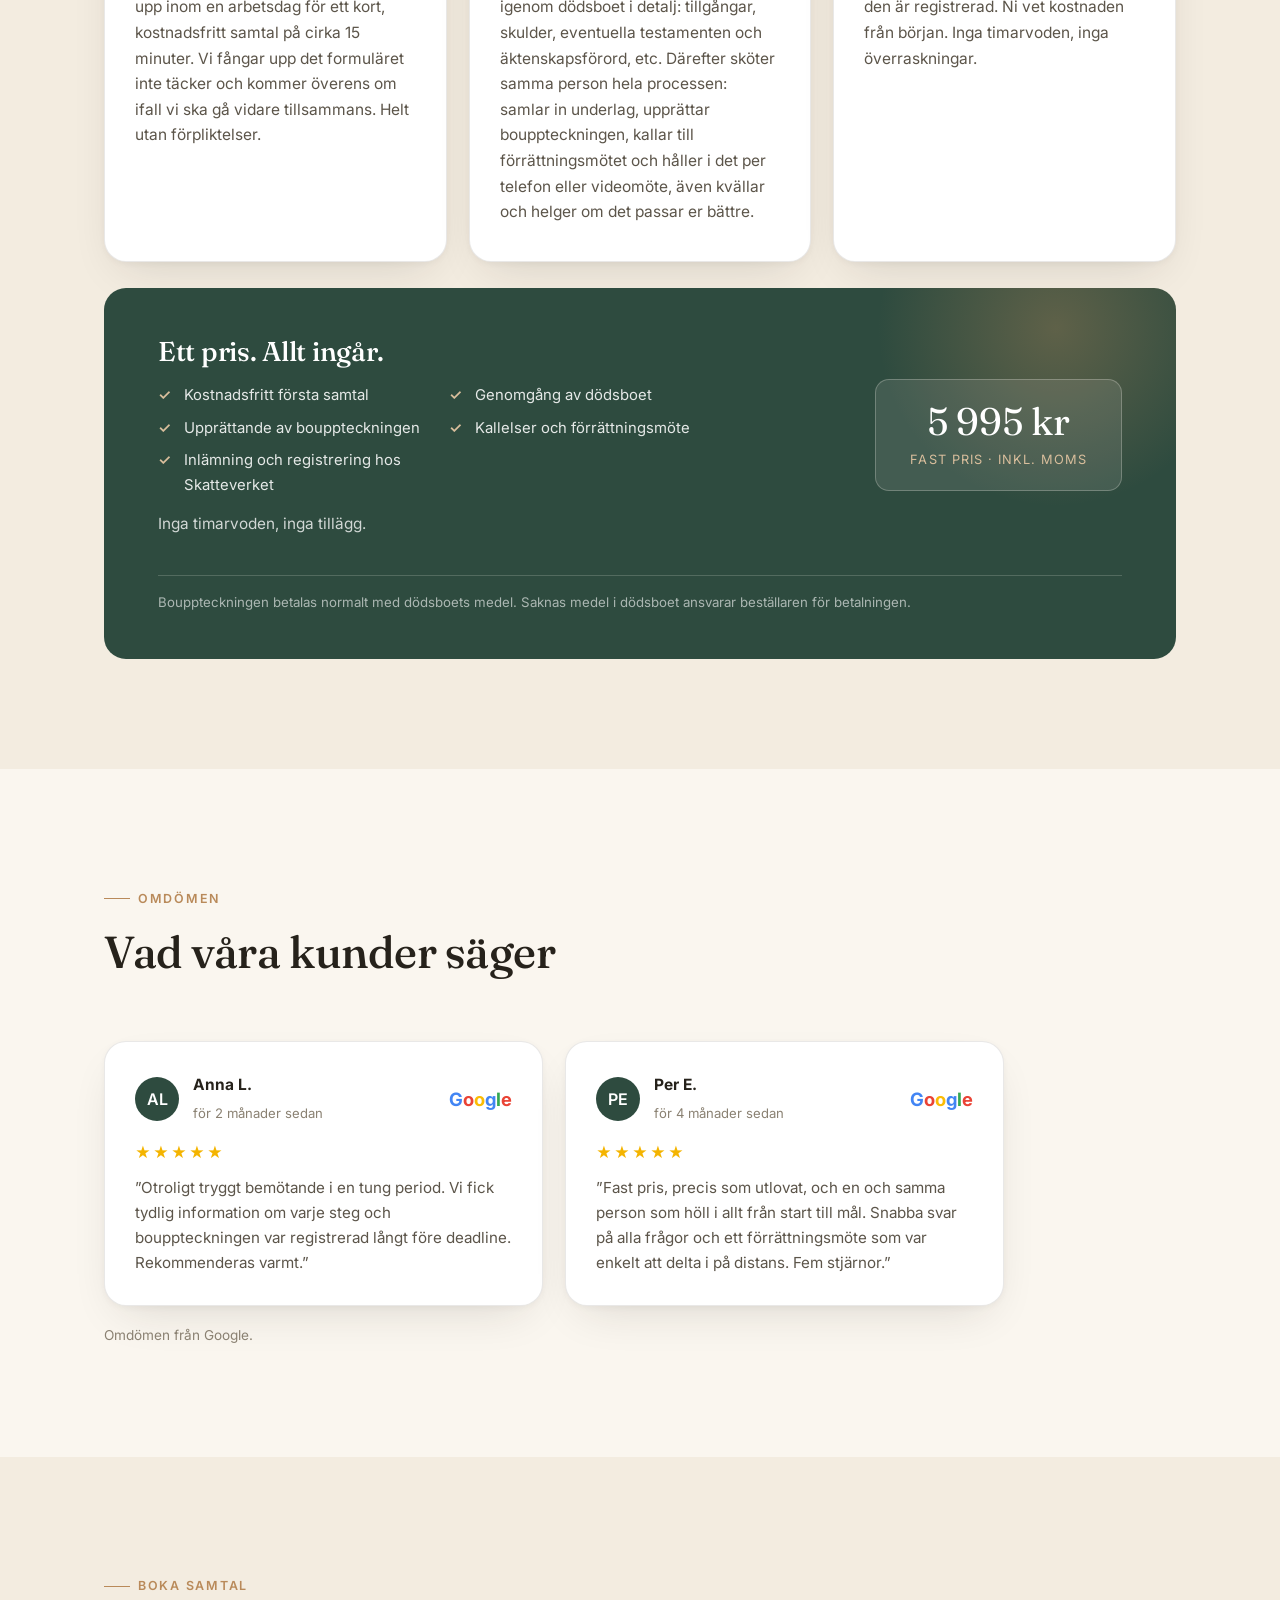
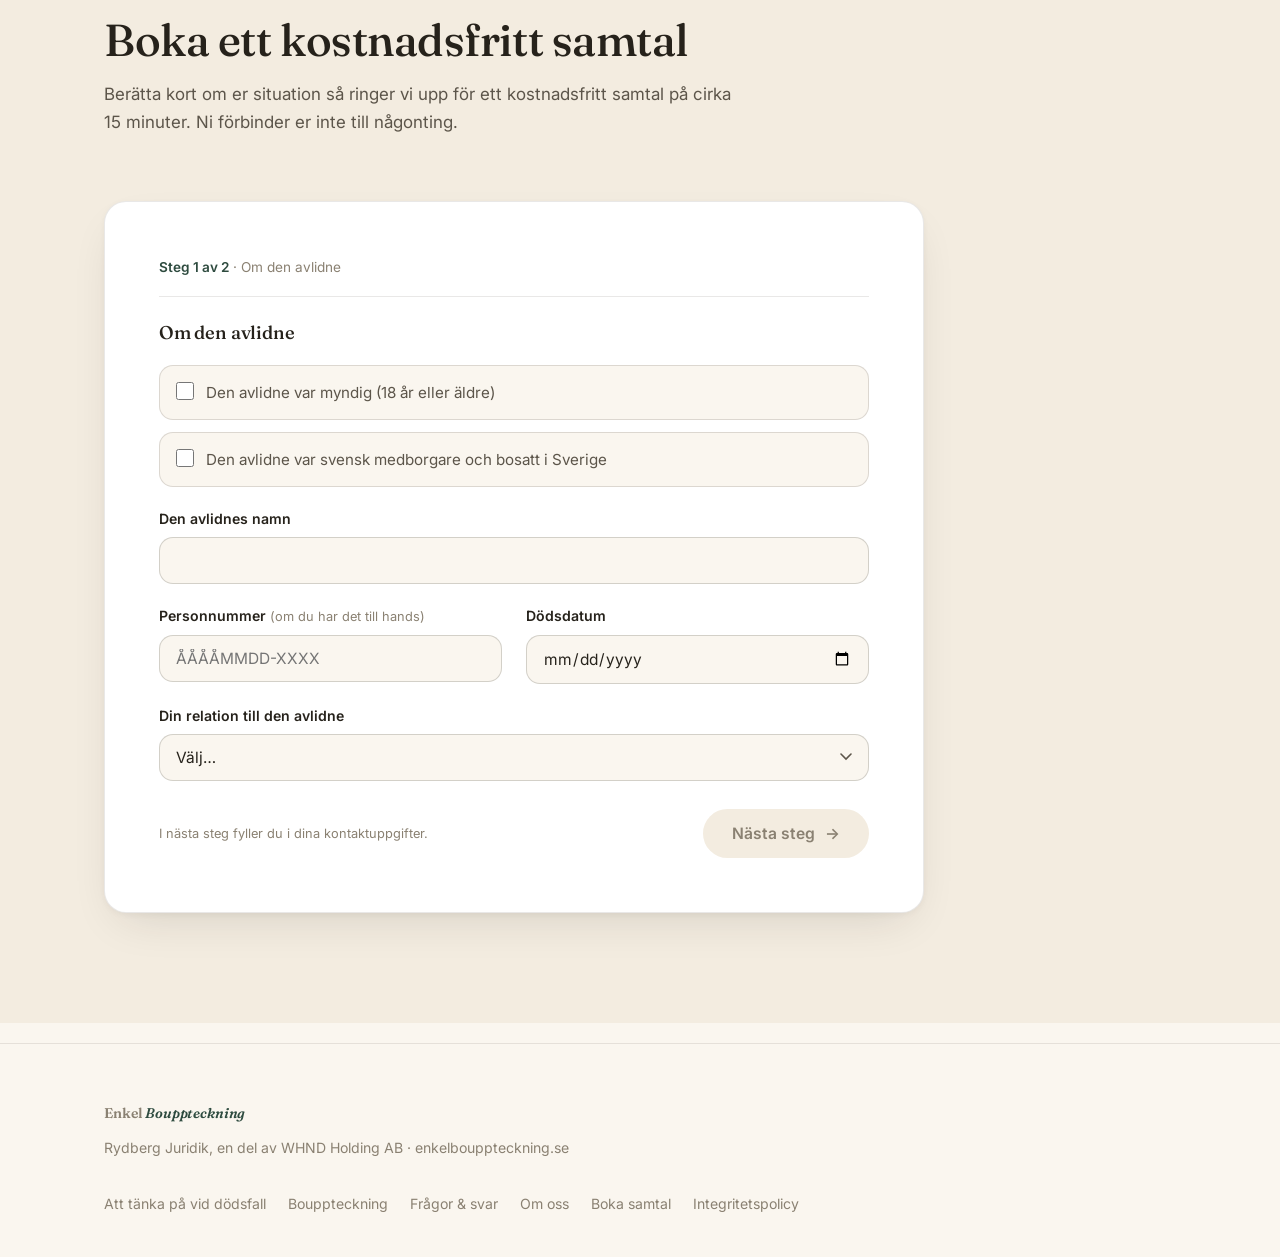
==== commit de666c54: "Fomruläret skaprt + ajax-koppling till formspree" ====
--- a/index.html
+++ b/index.html
@@ -144,21 +144,35 @@
       <p>Berätta kort om er situation så ringer vi upp för ett kostnadsfritt samtal på cirka 15 minuter. Ni förbinder er inte till någonting.</p>
     </div>
 
-    <!-- FORMSPREE: skapa konto på formspree.io, sätt mottagare till request@bouppteckningonline.se
-         och ersätt DITT-FORM-ID nedan med ert riktiga form-ID. -->
-    <form class="form-wrap reveal" action="https://formspree.io/f/DITT-FORM-ID" method="POST">
-      <div class="form-grid">
+    <form class="form-wrap reveal" action="https://formspree.io/f/mqpzzdqz" method="POST">
+
+      <p class="steps-indicator"><strong>Steg <span id="step-nr">1</span> av 2</strong> · <span id="step-name">Om den avlidne</span></p>
+
+      <div class="form-grid" id="form-step-1">
+
+        <h3 class="form-section-title first">Om den avlidne</h3>
 
         <fieldset class="checks">
-          <legend>Stämmer något av följande in på dödsboet?</legend>
-          <!-- PLACEHOLDER: justera checkrutorna vid behov -->
-          <label class="check"><input type="checkbox" name="fastighet" value="ja"> Det finns en fastighet eller bostadsrätt i dödsboet</label>
-          <label class="check"><input type="checkbox" name="testamente" value="ja"> Det finns ett testamente</label>
-          <label class="check"><input type="checkbox" name="foretag" value="ja"> Det finns företag eller andra komplexa tillgångar</label>
+          <label class="check"><input type="checkbox" id="chk-myndig" name="avliden_myndig" value="ja" required> <span>Den avlidne var myndig (18 år eller äldre)</span></label>
+          <label class="check"><input type="checkbox" id="chk-medborgare" name="avliden_medborgare_bosatt" value="ja" required> <span>Den avlidne var svensk medborgare och bosatt i Sverige</span></label>
         </fieldset>
 
-        <!-- PLACEHOLDER: justera dropdown-alternativen vid behov -->
-        <div class="field">
+        <div class="field full">
+          <label for="avliden-namn">Den avlidnes namn</label>
+          <input type="text" id="avliden-namn" name="avliden_namn" required>
+        </div>
+
+        <div class="field">
+          <label for="avliden-pnr">Personnummer <span class="optional">(om du har det till hands)</span></label>
+          <input type="text" id="avliden-pnr" name="avliden_personnummer" inputmode="numeric" placeholder="ÅÅÅÅMMDD-XXXX">
+        </div>
+
+        <div class="field">
+          <label for="dodsdatum">Dödsdatum</label>
+          <input type="date" id="dodsdatum" name="dodsdatum" required>
+        </div>
+
+        <div class="field full">
           <label for="relation">Din relation till den avlidne</label>
           <select id="relation" name="relation" required>
             <option value="" selected disabled>Välj…</option>
@@ -170,28 +184,16 @@
           </select>
         </div>
 
-        <div class="field">
-          <label for="delagare">Antal dödsbodelägare</label>
-          <select id="delagare" name="antal_dodsbodelagare" required>
-            <option value="" selected disabled>Välj…</option>
-            <option>1</option>
-            <option>2–3</option>
-            <option>4–6</option>
-            <option>Fler än 6</option>
-            <option>Vet ej</option>
-          </select>
-        </div>
-
-        <div class="field full">
-          <label for="nar">När inträffade dödsfallet?</label>
-          <select id="nar" name="nar_dodsfall" required>
-            <option value="" selected disabled>Välj…</option>
-            <option>Senaste månaden</option>
-            <option>1–2 månader sedan</option>
-            <option>Mer än 2 månader sedan</option>
-            <option>Inte ännu – jag förbereder mig</option>
-          </select>
-        </div>
+        <div class="form-footer">
+          <small>I nästa steg fyller du i dina kontaktuppgifter.</small>
+          <button type="button" id="btn-next" class="btn btn-primary">Nästa steg <span class="arrow">→</span></button>
+        </div>
+
+      </div>
+
+      <div class="form-grid" id="form-step-2" hidden>
+
+        <h3 class="form-section-title first">Dina kontaktuppgifter</h3>
 
         <div class="field full">
           <label for="namn">Namn</label>
@@ -210,9 +212,10 @@
 
         <input type="hidden" name="_subject" value="Ny förfrågan – Enkel Bouppteckning">
 
-        <label class="check consent"><input type="checkbox" name="samtycke" value="ja" required> Jag godkänner att mina personuppgifter behandlas för att ni ska kunna kontakta mig, i enlighet med <a href="integritetspolicy.html">integritetspolicyn</a>.</label>
+        <label class="check consent"><input type="checkbox" name="samtycke" value="ja" required> <span>Jag godkänner att mina personuppgifter behandlas för att ni ska kunna kontakta mig, i enlighet med <a href="integritetspolicy.html">integritetspolicyn</a>.</span></label>
 
         <div class="form-footer">
+          <button type="button" id="btn-back" class="btn btn-ghost btn-sm">← Tillbaka</button>
           <small>Vi delar aldrig dina uppgifter med tredje part och raderar dem om ärendet inte blir aktuellt.</small>
           <button type="submit" class="btn btn-primary">Skicka förfrågan <span class="arrow">→</span></button>
         </div>
@@ -247,6 +250,39 @@
     entries.forEach(e => { if (e.isIntersecting) { e.target.classList.add('visible'); io.unobserve(e.target); } });
   }, { threshold: 0.12 });
   document.querySelectorAll('.reveal').forEach(el => io.observe(el));
+
+  // Tvåstegsformulär
+  const step1 = document.getElementById('form-step-1');
+  const step2 = document.getElementById('form-step-2');
+  const stepNr = document.getElementById('step-nr');
+  const stepName = document.getElementById('step-name');
+  const formWrap = document.querySelector('.form-wrap');
+
+  function gotoStep(n) {
+    step1.hidden = (n === 2);
+    step2.hidden = (n === 1);
+    stepNr.textContent = n;
+    stepName.textContent = (n === 1) ? 'Om den avlidne' : 'Dina kontaktuppgifter';
+    formWrap.scrollIntoView({ behavior: 'smooth', block: 'start' });
+  }
+
+  const btnNext = document.getElementById('btn-next');
+  btnNext.addEventListener('click', () => {
+    for (const el of step1.querySelectorAll('[required]')) {
+      if (!el.reportValidity()) return;
+    }
+    gotoStep(2);
+  });
+
+  document.getElementById('btn-back').addEventListener('click', () => gotoStep(1));
+
+  // Nästa steg-knappen aktiveras visuellt först när båda kryssrutorna är ifyllda
+  const kvalRutor = [document.getElementById('chk-myndig'), document.getElementById('chk-medborgare')];
+  function uppdateraNasta() {
+    btnNext.classList.toggle('ready', kvalRutor.every(c => c.checked));
+  }
+  kvalRutor.forEach(c => c.addEventListener('change', uppdateraNasta));
+  uppdateraNasta();
 </script>
 
 </body>
--- a/styles.css
+++ b/styles.css
@@ -229,11 +229,12 @@
 }
 .hero-meta .usp {
   display: inline-flex;
-  align-items: center;
+  align-items: flex-start;
   gap: 14px;
   font-weight: 500;
   letter-spacing: .01em;
 }
+.hero-meta .usp .dot { margin-top: 1px; }
 .hero-meta .dot {
   display: inline-flex;
   align-items: center;
@@ -470,6 +471,49 @@
   outline: none;
   border-color: var(--accent);
   box-shadow: 0 0 0 3px rgba(46,75,63,.12);
+}
+.form-wrap [hidden] { display: none !important; }
+/* Nästa steg-knappen: dämpad tills kvalificeringsrutorna kryssats i */
+#btn-next:not(.ready) {
+  background: var(--bg-soft);
+  color: var(--ink-faint);
+  box-shadow: none;
+}
+#btn-next:not(.ready):hover { transform: none; }
+#btn-next.ready {
+  background: var(--accent);
+  color: #fff;
+  box-shadow: 0 10px 26px -10px rgba(46,75,63,.55);
+}
+.steps-indicator {
+  font-size: .85rem;
+  color: var(--ink-faint);
+  margin-bottom: 24px;
+  padding-bottom: 18px;
+  border-bottom: 1px solid var(--line);
+}
+.steps-indicator strong { color: var(--accent); font-weight: 600; }
+.form-section-title {
+  grid-column: 1 / -1;
+  font-size: 1.15rem;
+  margin-top: 14px;
+  padding-top: 22px;
+  border-top: 1px solid var(--line);
+}
+.form-section-title.first {
+  margin-top: 0;
+  padding-top: 0;
+  border-top: none;
+}
+.field-hint {
+  font-size: .8rem;
+  color: var(--ink-faint);
+  line-height: 1.5;
+}
+.field label .optional {
+  font-weight: 400;
+  color: var(--ink-faint);
+  font-size: .8rem;
 }
 fieldset.checks {
   border: none;
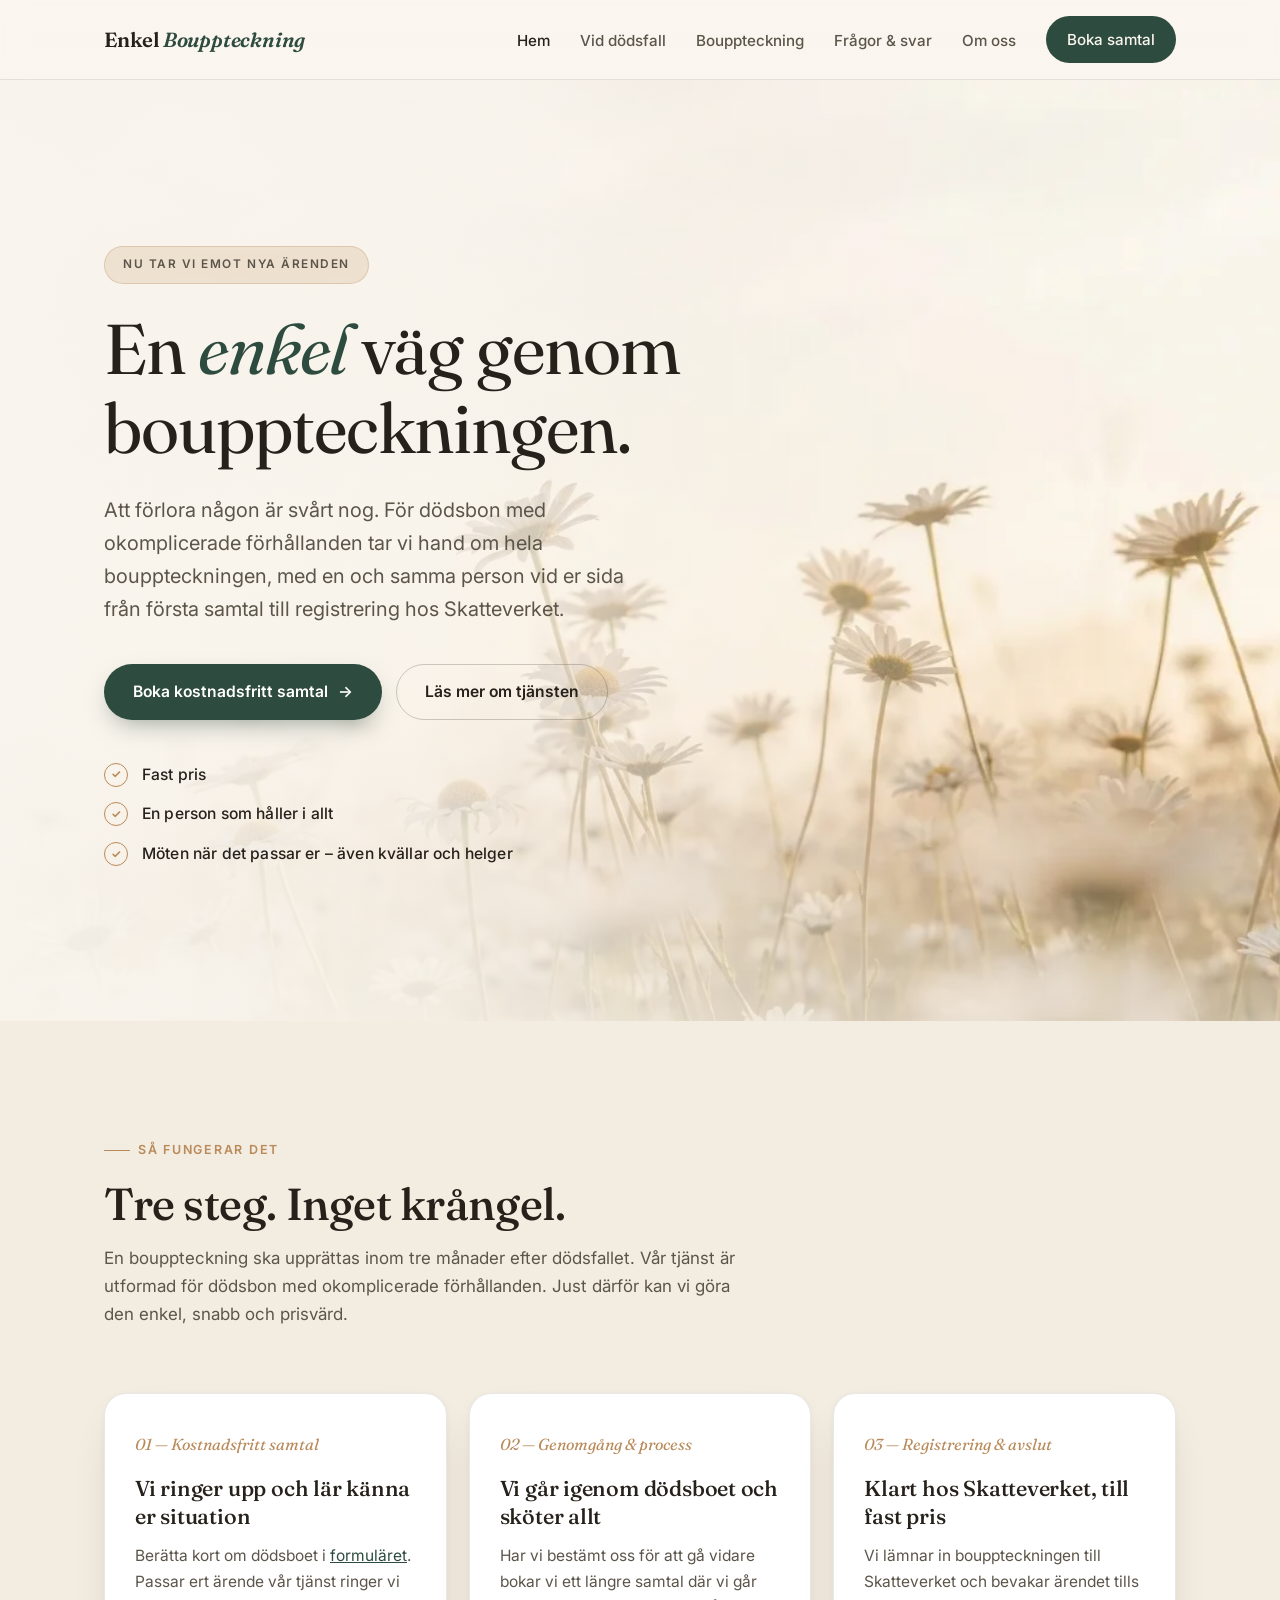
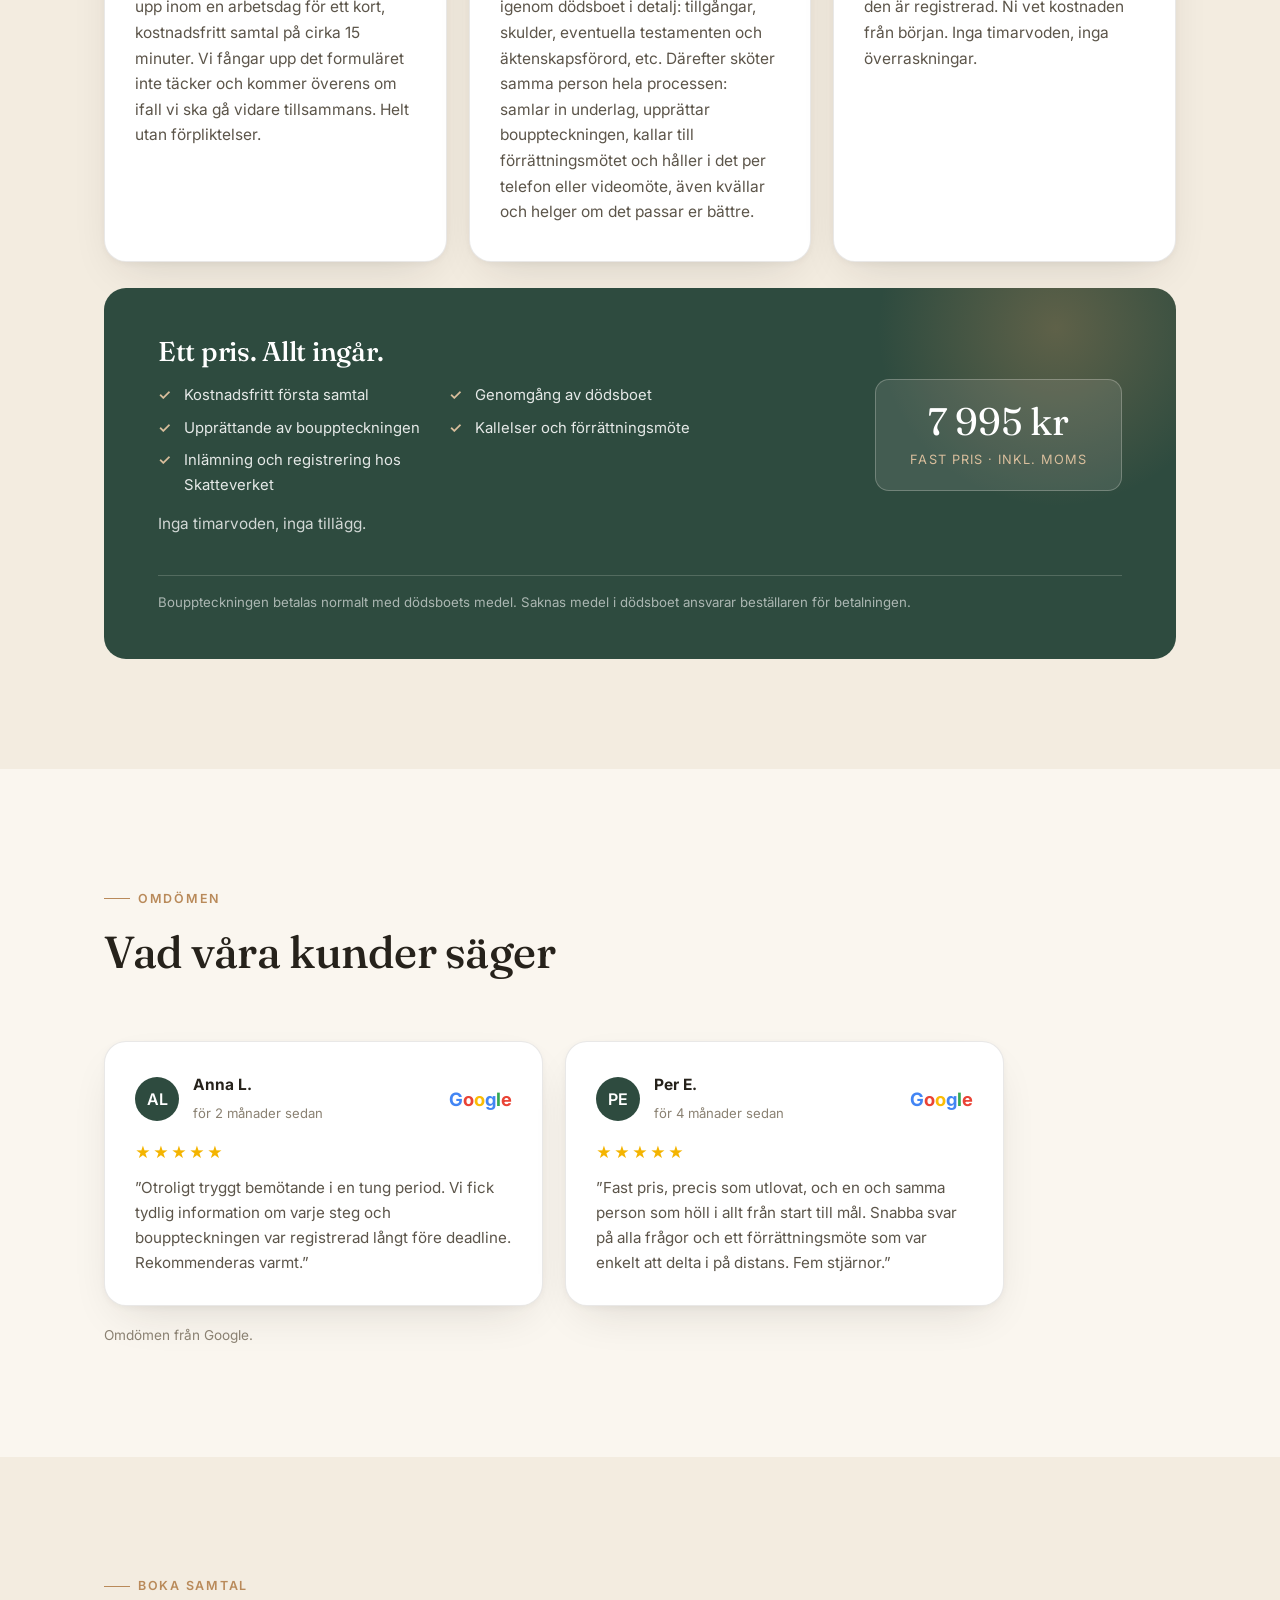
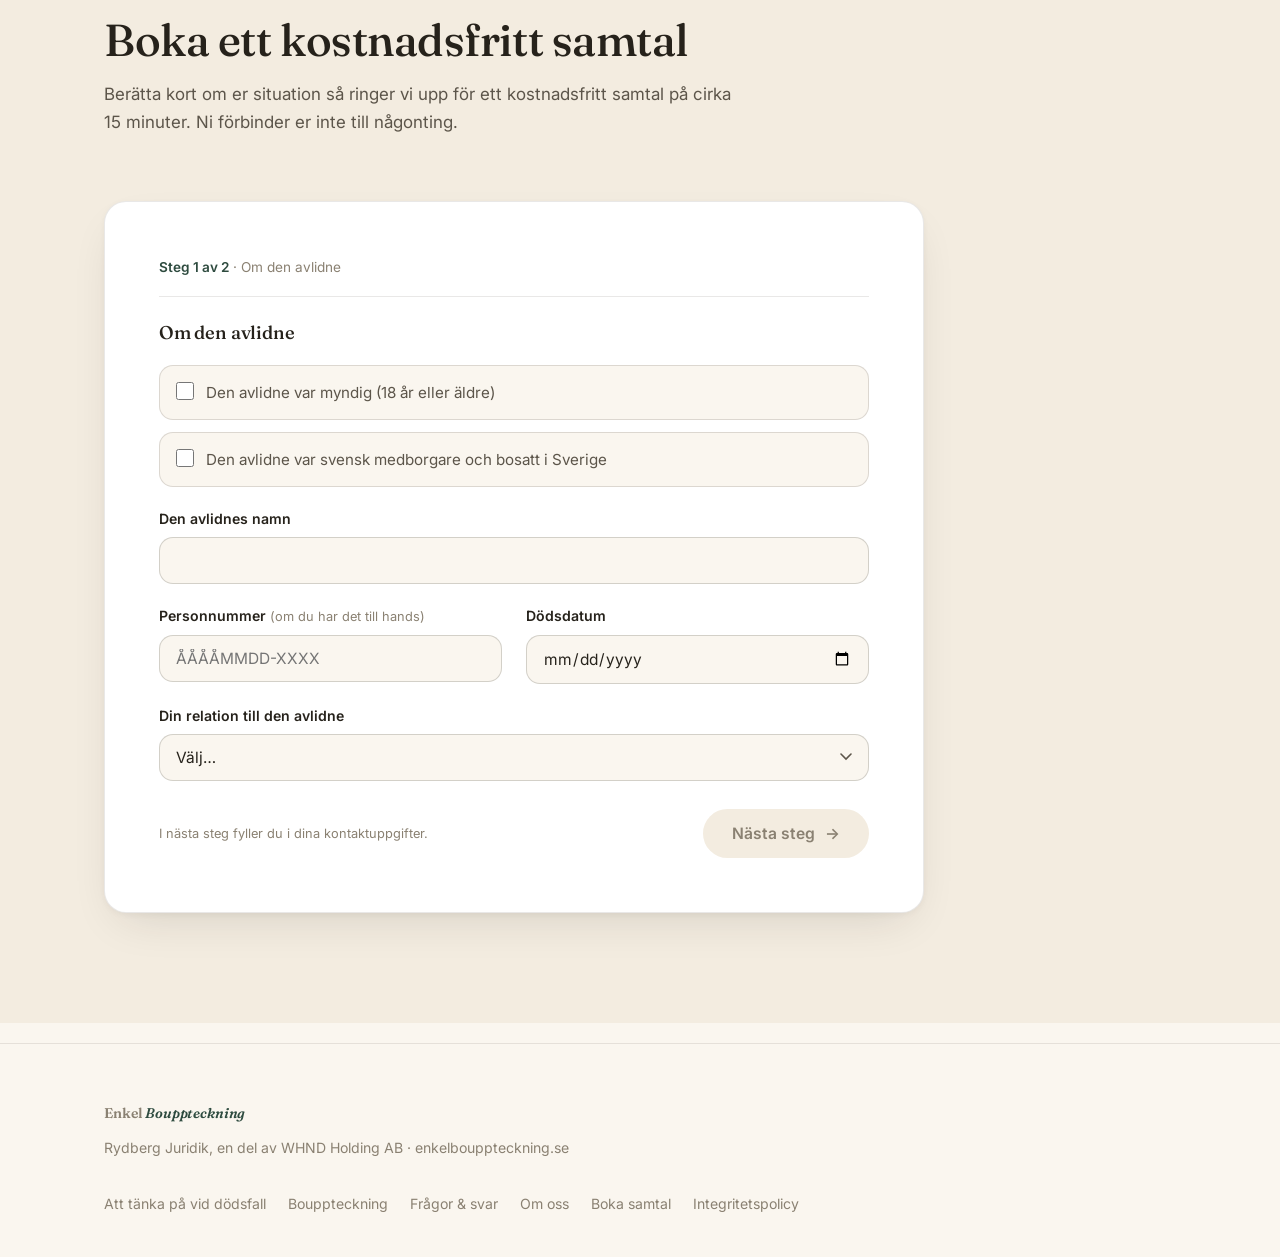
==== commit ab7e3383: "ändrat priset på tjänsten" ====
--- a/index.html
+++ b/index.html
@@ -8,6 +8,8 @@
   <link rel="preconnect" href="https://fonts.googleapis.com">
   <link rel="preconnect" href="https://fonts.gstatic.com" crossorigin>
   <link href="https://fonts.googleapis.com/css2?family=Fraunces:ital,wght@0,400;0,500;0,600;1,400;1,500&family=Inter:wght@400;500;600&display=swap" rel="stylesheet">
+  <link rel="icon" type="image/svg+xml" href="favicon.svg">
+  <link rel="apple-touch-icon" href="apple-touch-icon.png">
   <link rel="stylesheet" href="styles.css">
 </head>
 <body>
@@ -89,7 +91,7 @@
         <p>Inga timarvoden, inga tillägg.</p>
       </div>
       <div class="price-tag">
-        <span class="amount">5 995 kr</span>
+        <span class="amount">7 995 kr</span>
         <span class="terms">fast pris · inkl. moms</span>
       </div>
       <p class="price-note">Bouppteckningen betalas normalt med dödsboets medel. Saknas medel i dödsboet ansvarar beställaren för betalningen.</p>
@@ -217,8 +219,10 @@
         <div class="form-footer">
           <button type="button" id="btn-back" class="btn btn-ghost btn-sm">← Tillbaka</button>
           <small>Vi delar aldrig dina uppgifter med tredje part och raderar dem om ärendet inte blir aktuellt.</small>
-          <button type="submit" class="btn btn-primary">Skicka förfrågan <span class="arrow">→</span></button>
-        </div>
+          <button type="submit" id="btn-submit" class="btn btn-primary">Skicka förfrågan <span class="arrow">→</span></button>
+        </div>
+
+        <p class="form-error" id="form-error" hidden>Något gick tyvärr fel när förfrågan skulle skickas. Försök igen om en stund, eller mejla oss direkt på <a href="mailto:christina@enkelbouppteckning.se">christina@enkelbouppteckning.se</a>.</p>
 
         <p class="form-note">Enkel Bouppteckning är utformad för dödsbon med okomplicerade förhållanden. Vi ringer upp alla vars ärende passar tjänsten. Bedömer vi att ert dödsbo behöver en annan typ av hjälp återkopplar vi via e-post och hänvisar er gärna vidare.</p>
 
@@ -283,6 +287,36 @@
   }
   kvalRutor.forEach(c => c.addEventListener('change', uppdateraNasta));
   uppdateraNasta();
+
+  // AJAX-inskick: skicka till Formspree i bakgrunden och gå vidare till tidsbokningen
+  const form = document.querySelector('.form-wrap');
+  const btnSubmit = document.getElementById('btn-submit');
+  const formError = document.getElementById('form-error');
+
+  form.addEventListener('submit', async (e) => {
+    e.preventDefault();
+    formError.hidden = true;
+    btnSubmit.disabled = true;
+    btnSubmit.textContent = 'Skickar…';
+    try {
+      const data = new FormData(form);
+      const res = await fetch(form.action, {
+        method: 'POST',
+        body: data,
+        headers: { 'Accept': 'application/json' }
+      });
+      if (!res.ok) throw new Error('Formspree svarade ' + res.status);
+      try {
+        sessionStorage.setItem('eb_namn', data.get('namn') || '');
+        sessionStorage.setItem('eb_epost', data.get('epost') || '');
+      } catch (err) {}
+      window.location.href = 'boka-tid.html';
+    } catch (err) {
+      formError.hidden = false;
+      btnSubmit.disabled = false;
+      btnSubmit.innerHTML = 'Skicka förfrågan <span class="arrow">→</span>';
+    }
+  });
 </script>
 
 </body>
--- a/styles.css
+++ b/styles.css
@@ -558,6 +558,32 @@
 .form-footer small { color: var(--ink-faint); max-width: 380px; font-size: .8rem; line-height: 1.5; }
 .check.consent { grid-column: 1 / -1; font-size: .88rem; }
 .check.consent a { color: var(--accent); }
+.form-error {
+  grid-column: 1 / -1;
+  background: #FBEFEA;
+  border: 1px solid #D9A08A;
+  border-radius: var(--radius-sm);
+  padding: 14px 18px;
+  font-size: .9rem;
+  color: #7A3B22;
+}
+.form-error a { color: #7A3B22; font-weight: 600; }
+
+/* Boka tid-sidan */
+.cal-wrap {
+  background: var(--surface);
+  border: 1px solid var(--line);
+  border-radius: var(--radius);
+  box-shadow: var(--shadow);
+  padding: clamp(10px, 2vw, 24px);
+  min-height: 640px;
+}
+#cal-inline { width: 100%; min-height: 620px; }
+.cal-fallback {
+  margin-top: 18px;
+  font-size: .88rem;
+  color: var(--ink-faint);
+}
 .form-note {
   grid-column: 1 / -1;
   margin-top: 22px;
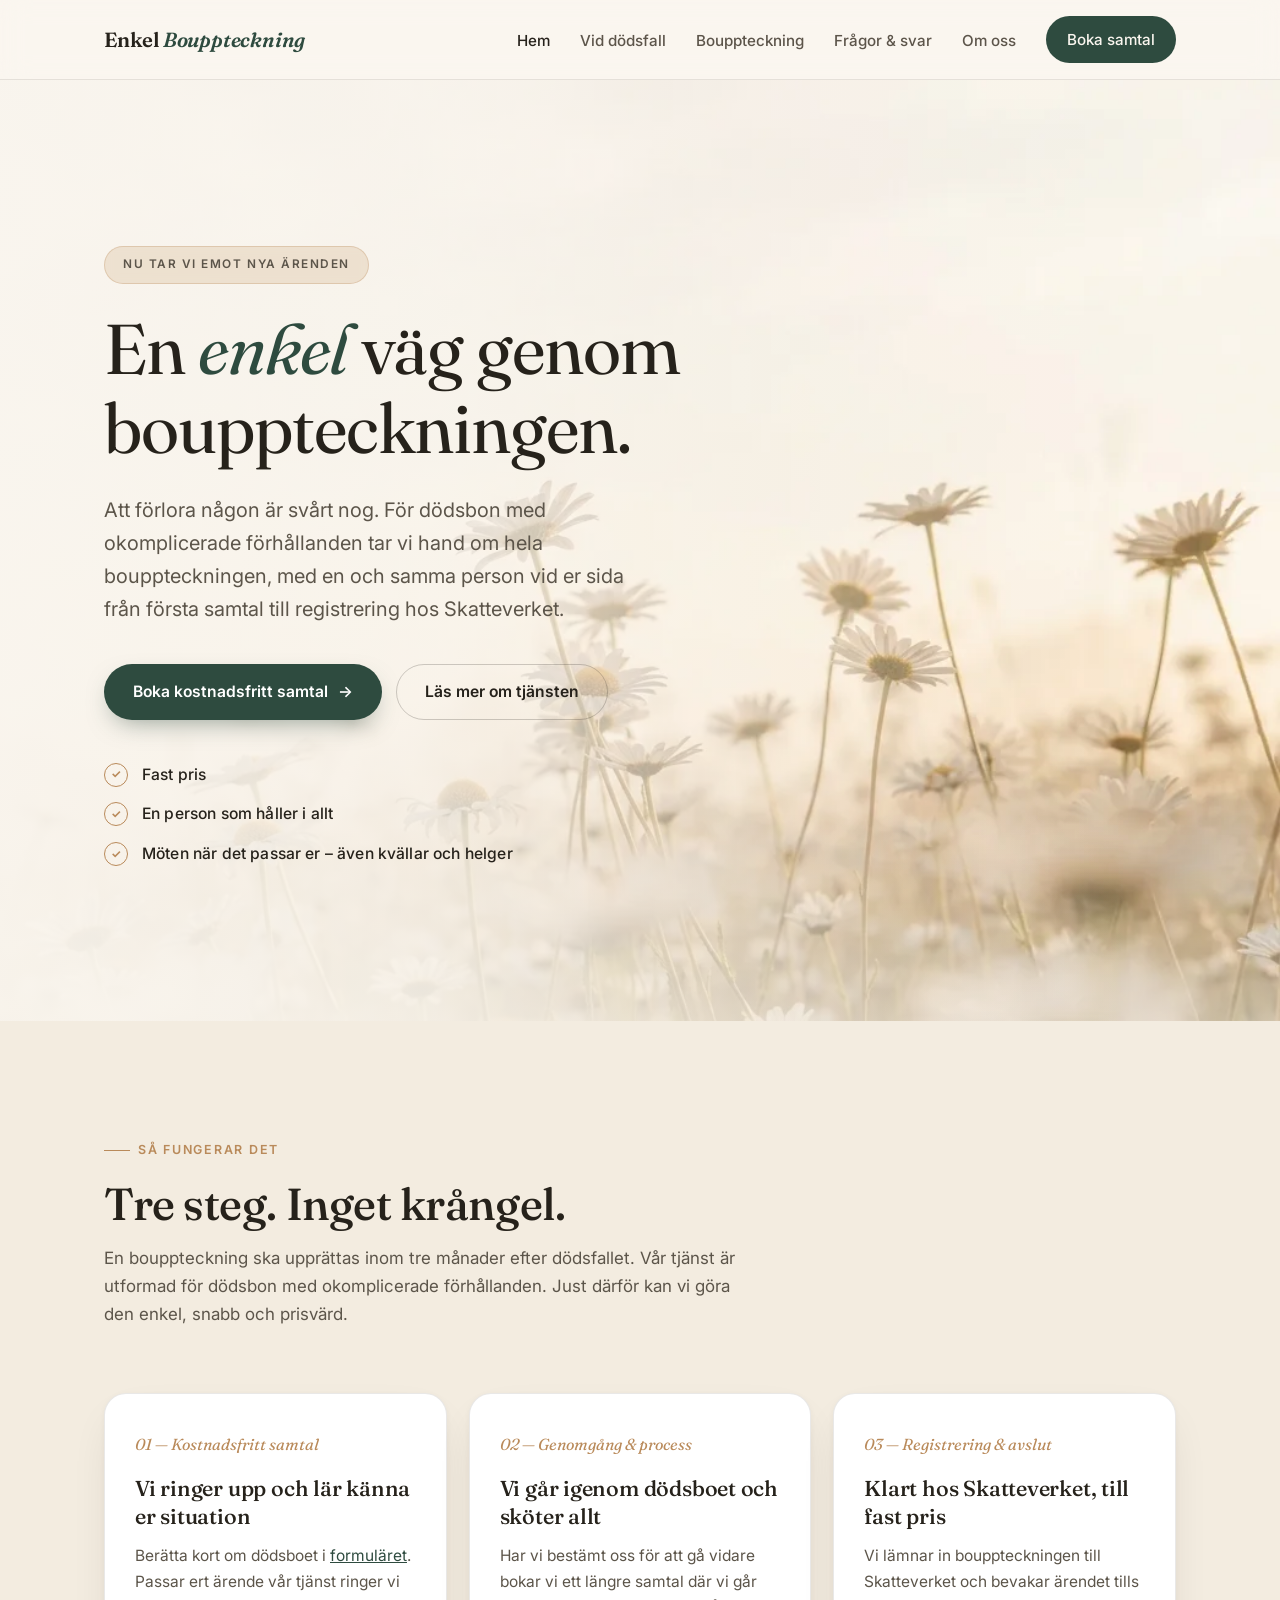
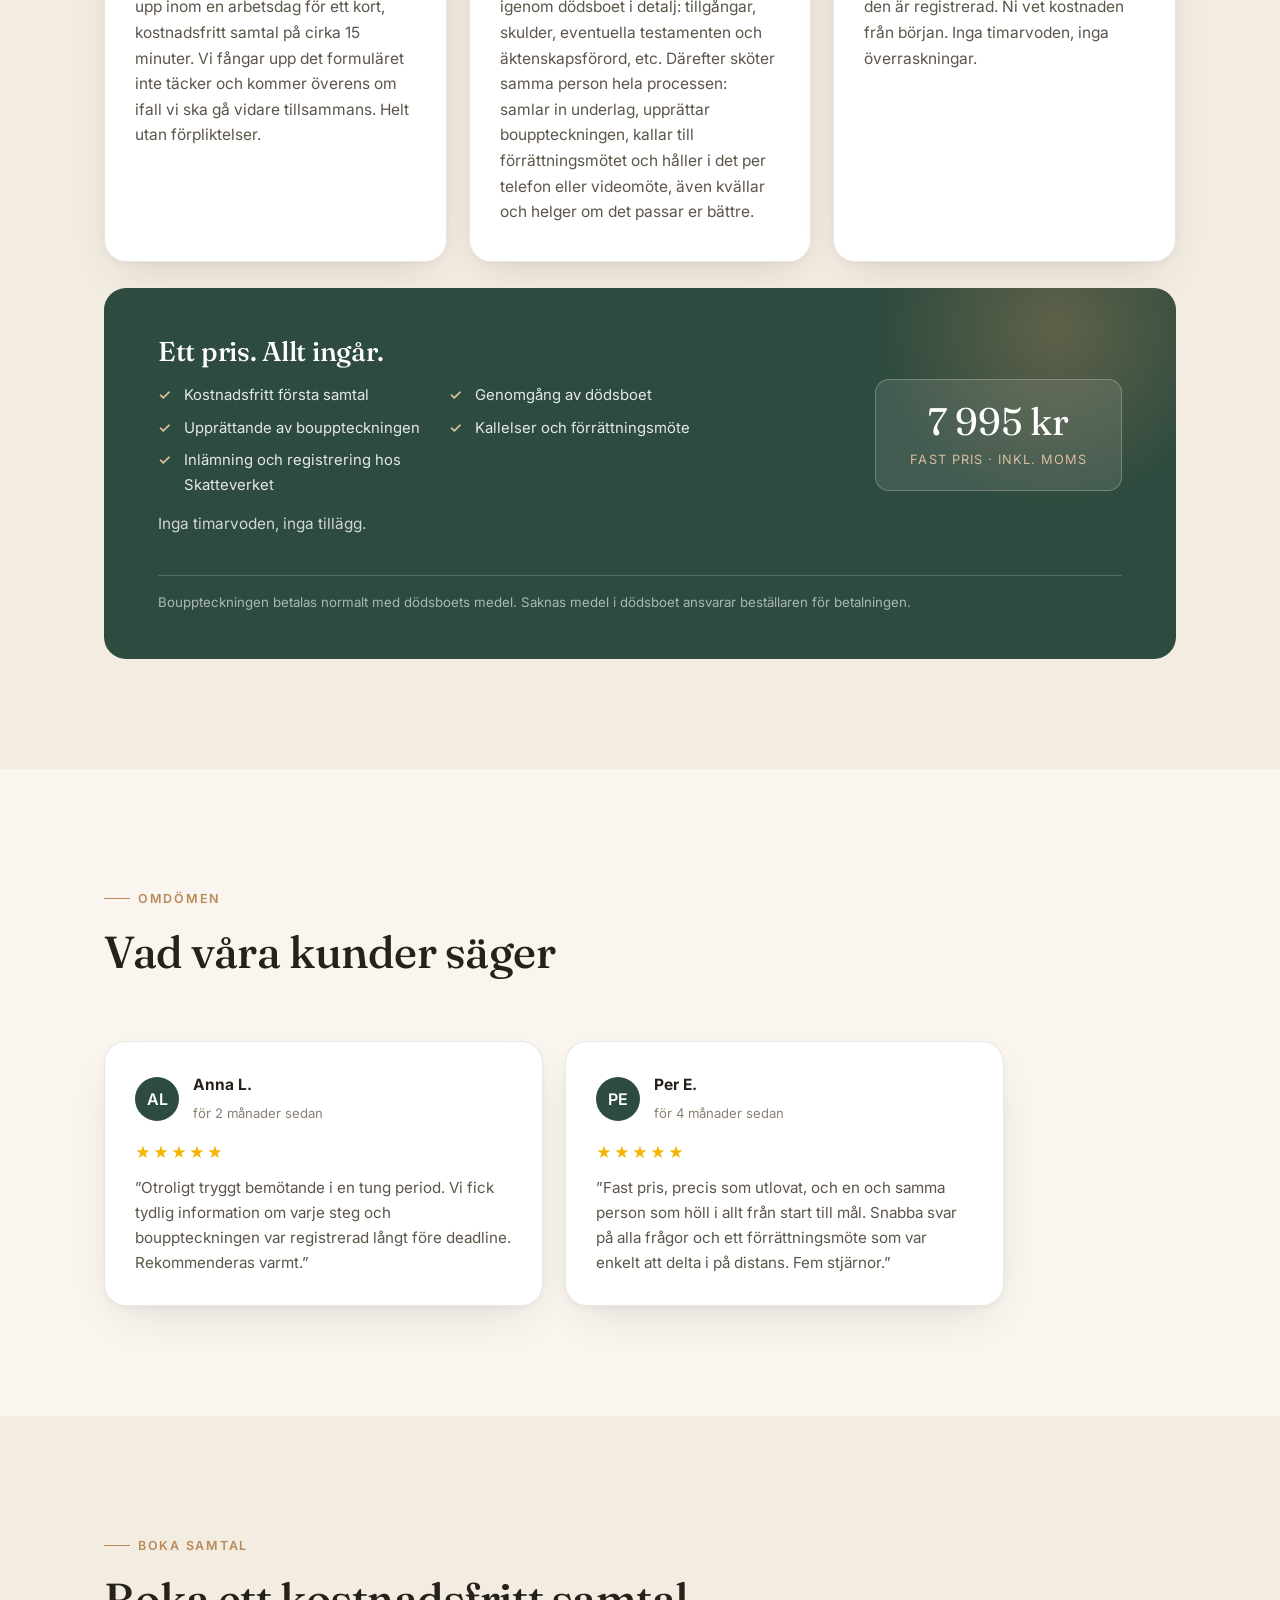
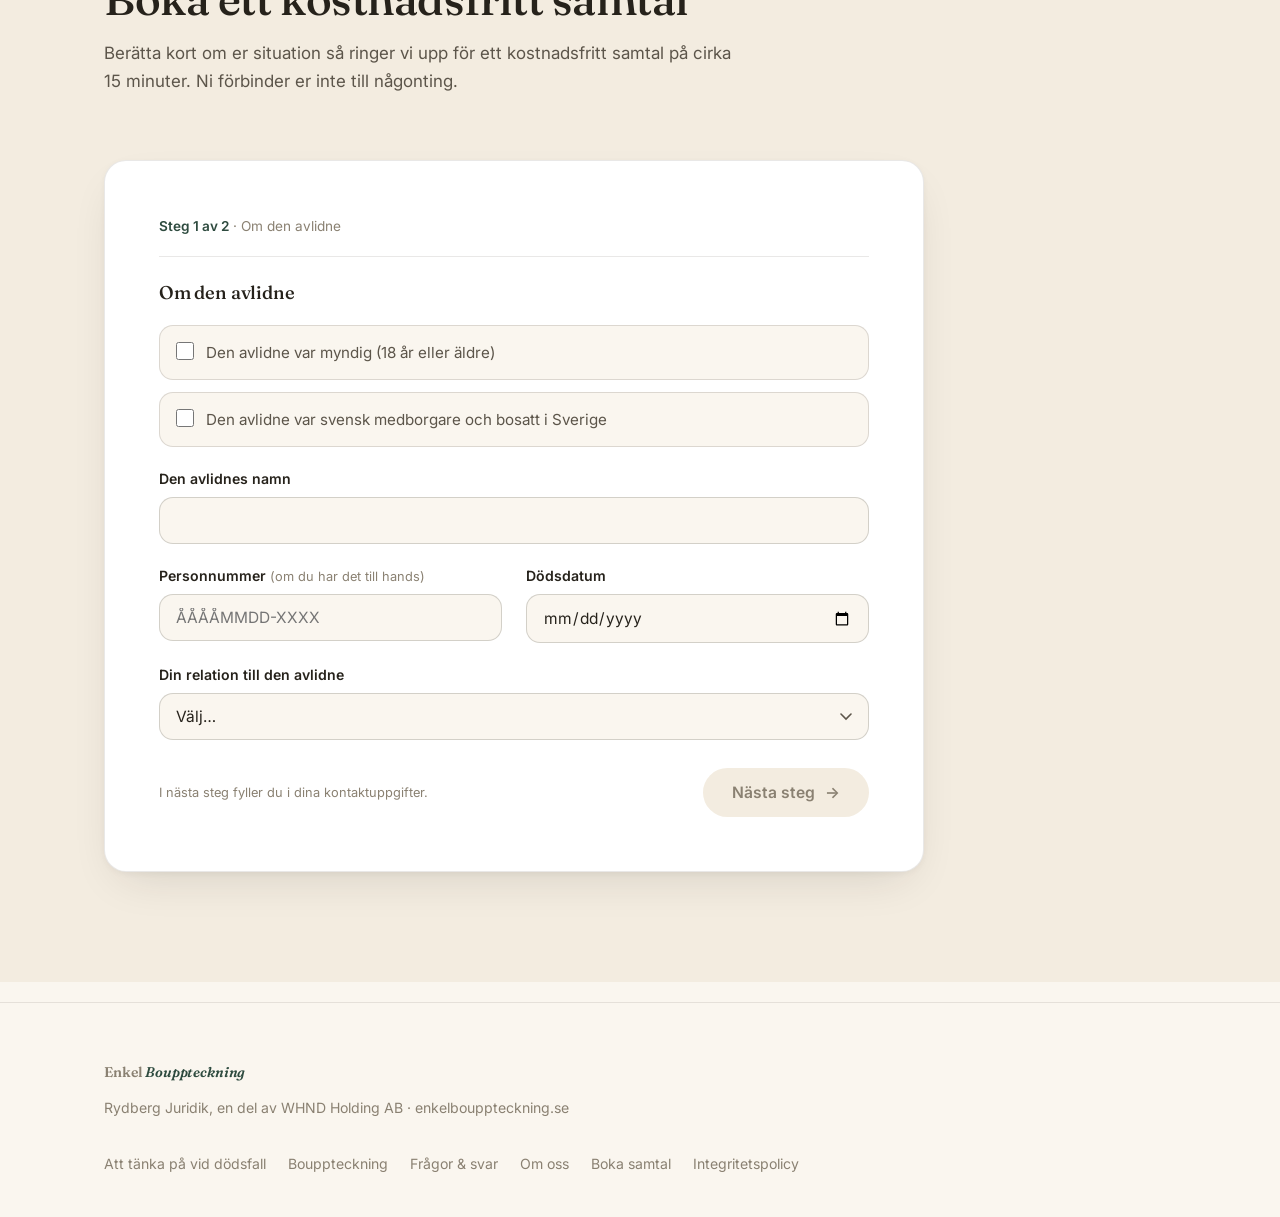
==== commit 7c6fdc98: "tagit bort google-logotyp" ====
--- a/index.html
+++ b/index.html
@@ -114,7 +114,6 @@
             <strong>Anna L.</strong>
             <span>för 2 månader sedan</span>
           </div>
-          <span class="glogo"><span style="color:#4285F4">G</span><span style="color:#EA4335">o</span><span style="color:#FBBC05">o</span><span style="color:#4285F4">g</span><span style="color:#34A853">l</span><span style="color:#EA4335">e</span></span>
         </div>
         <div class="stars">★★★★★</div>
         <p>”Otroligt tryggt bemötande i en tung period. Vi fick tydlig information om varje steg och bouppteckningen var registrerad långt före deadline. Rekommenderas varmt.”</p>
@@ -126,13 +125,12 @@
             <strong>Per E.</strong>
             <span>för 4 månader sedan</span>
           </div>
-          <span class="glogo"><span style="color:#4285F4">G</span><span style="color:#EA4335">o</span><span style="color:#FBBC05">o</span><span style="color:#4285F4">g</span><span style="color:#34A853">l</span><span style="color:#EA4335">e</span></span>
         </div>
         <div class="stars">★★★★★</div>
         <p>”Fast pris, precis som utlovat, och en och samma person som höll i allt från start till mål. Snabba svar på alla frågor och ett förrättningsmöte som var enkelt att delta i på distans. Fem stjärnor.”</p>
       </div>
     </div>
-    <p class="reviews-note">Omdömen från Google. <!-- PLACEHOLDER: byt ut mot de två riktiga Google-recensionerna --></p>
+    <!-- PLACEHOLDER: byt ut citaten mot de två riktiga kundomdömena -->
   </div>
 </section>
 
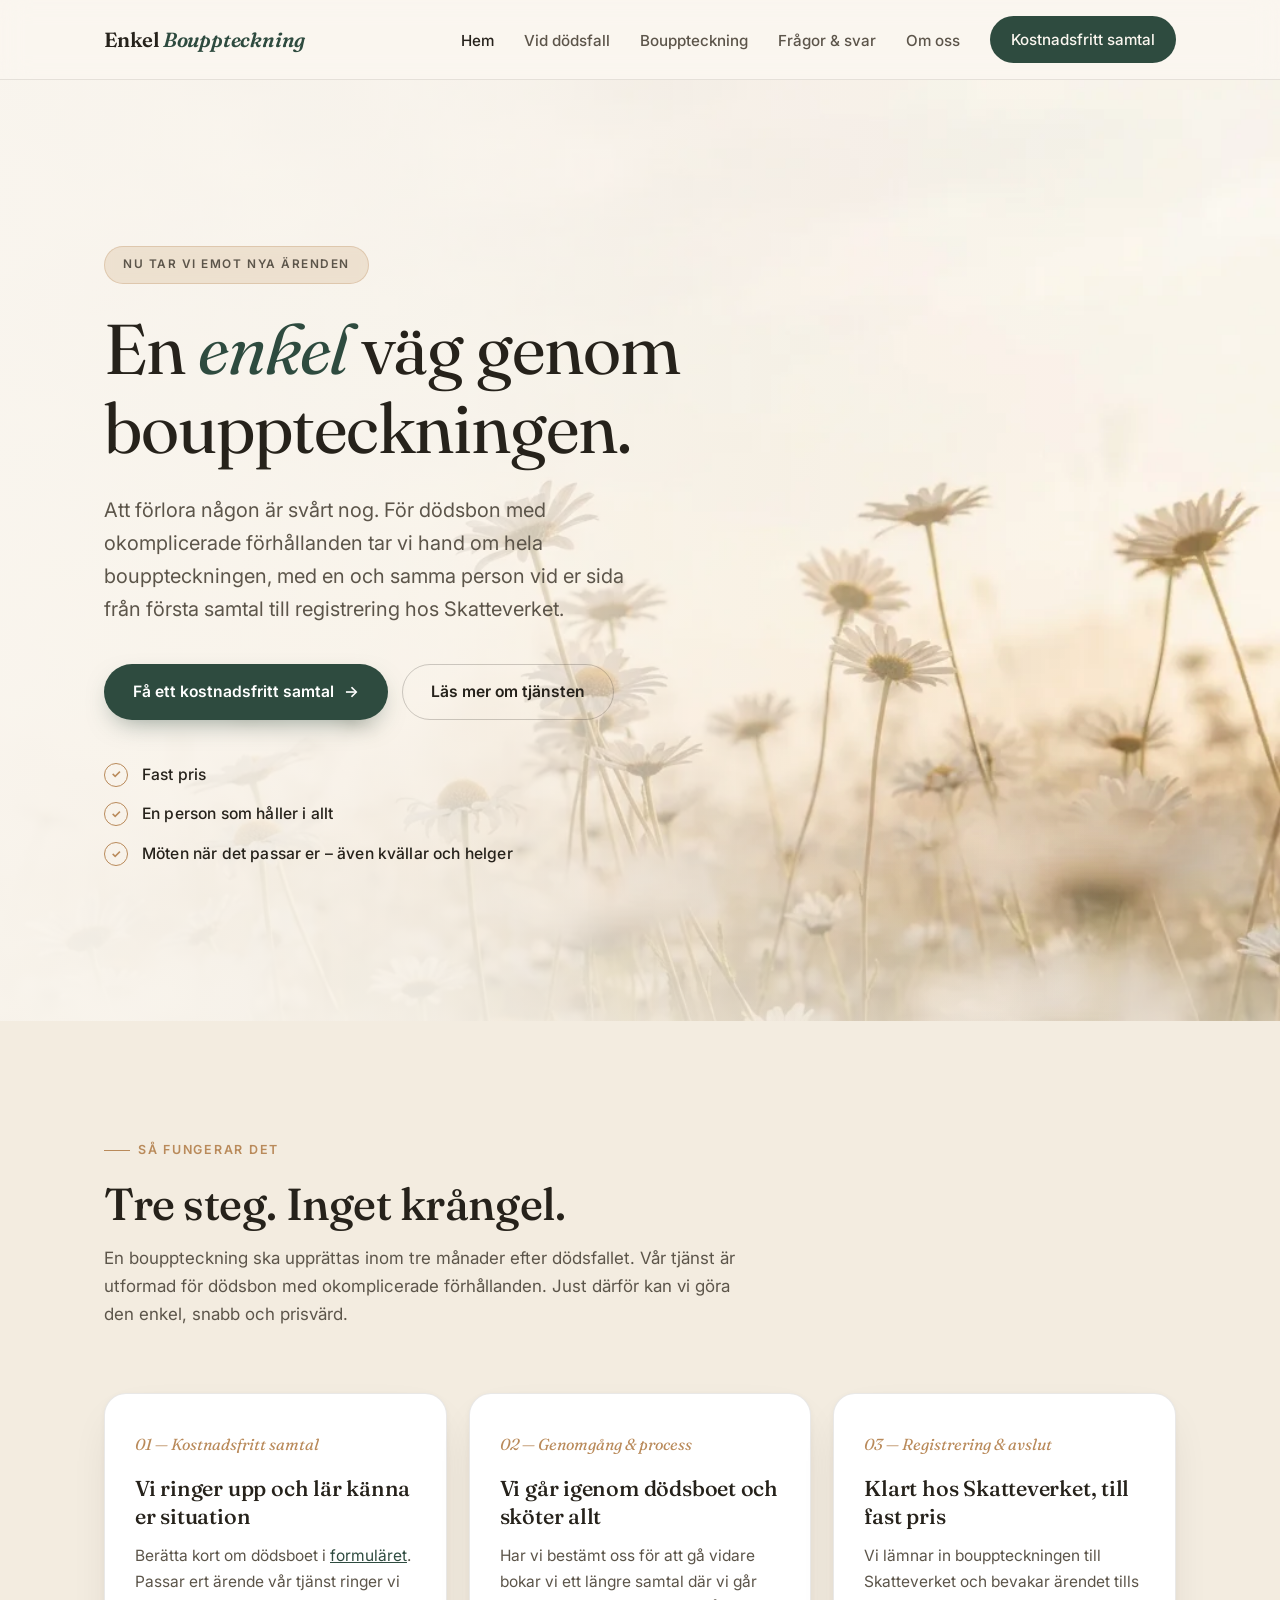
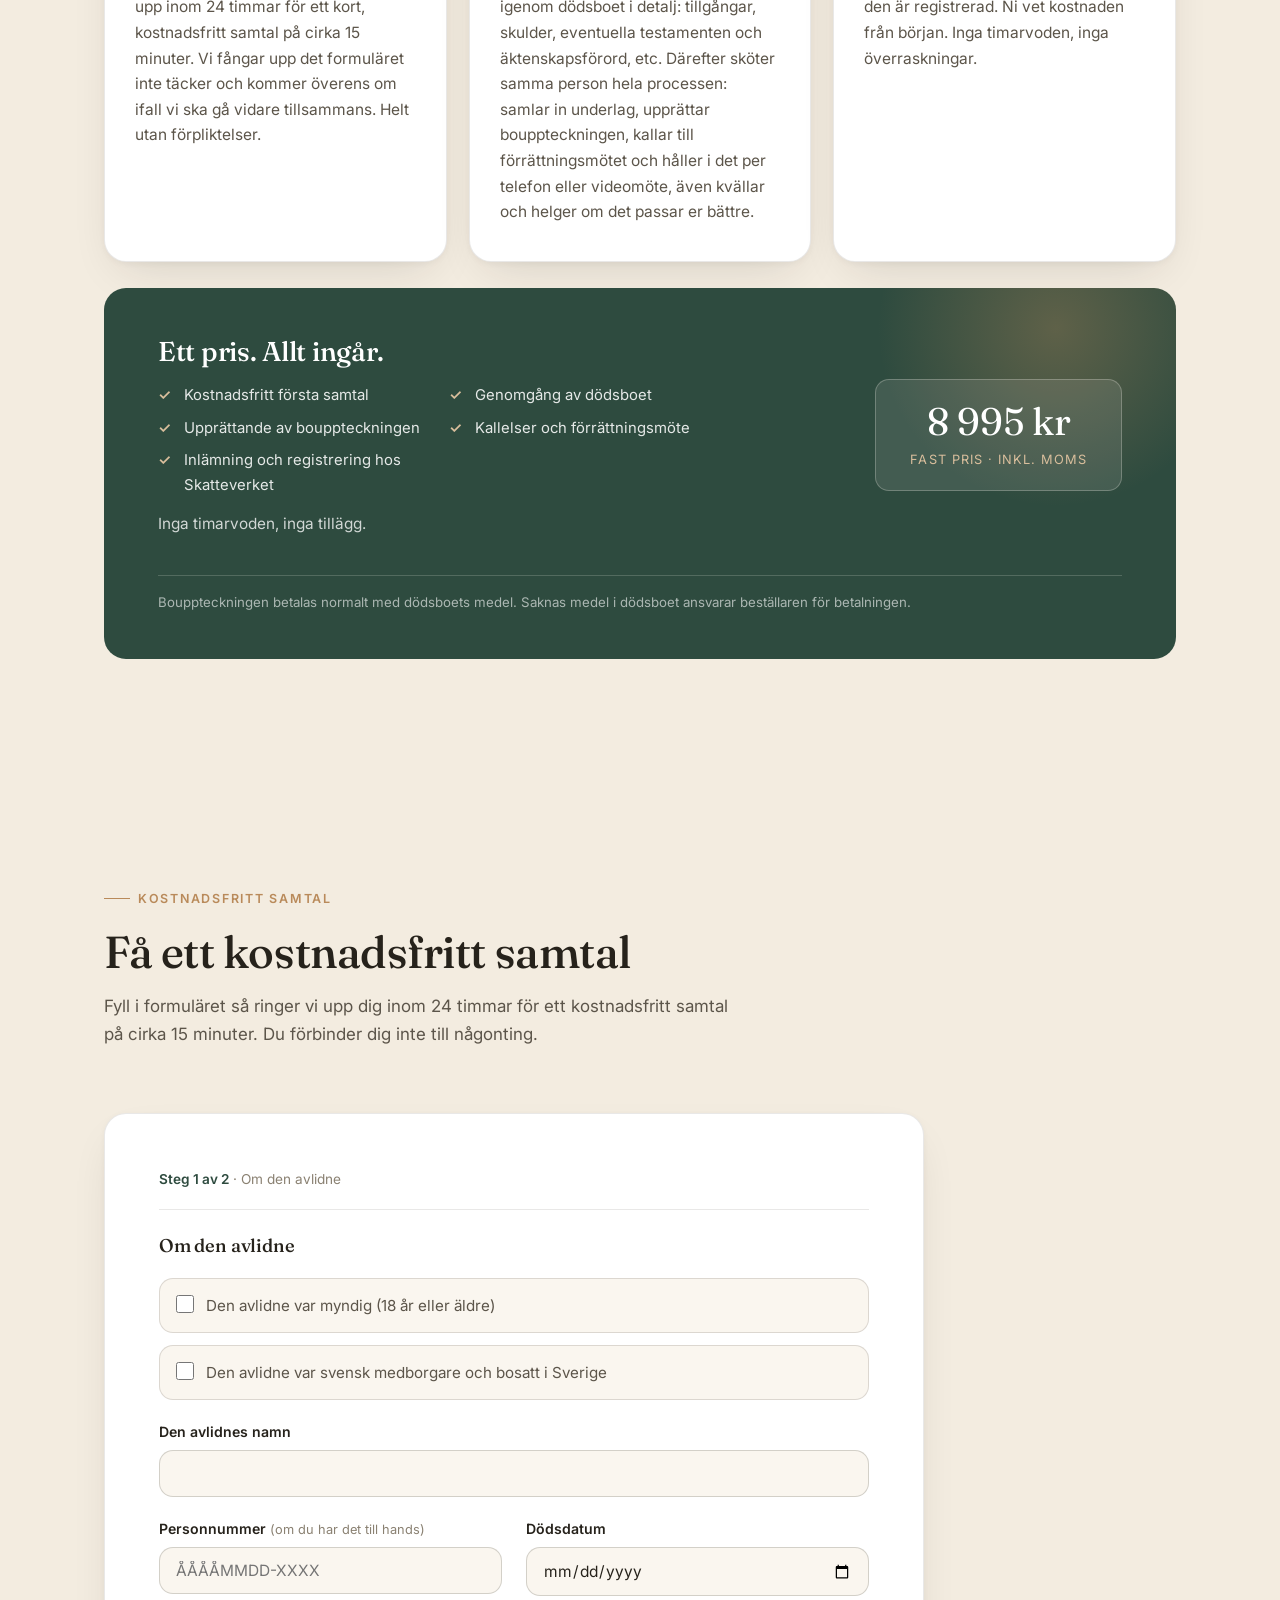
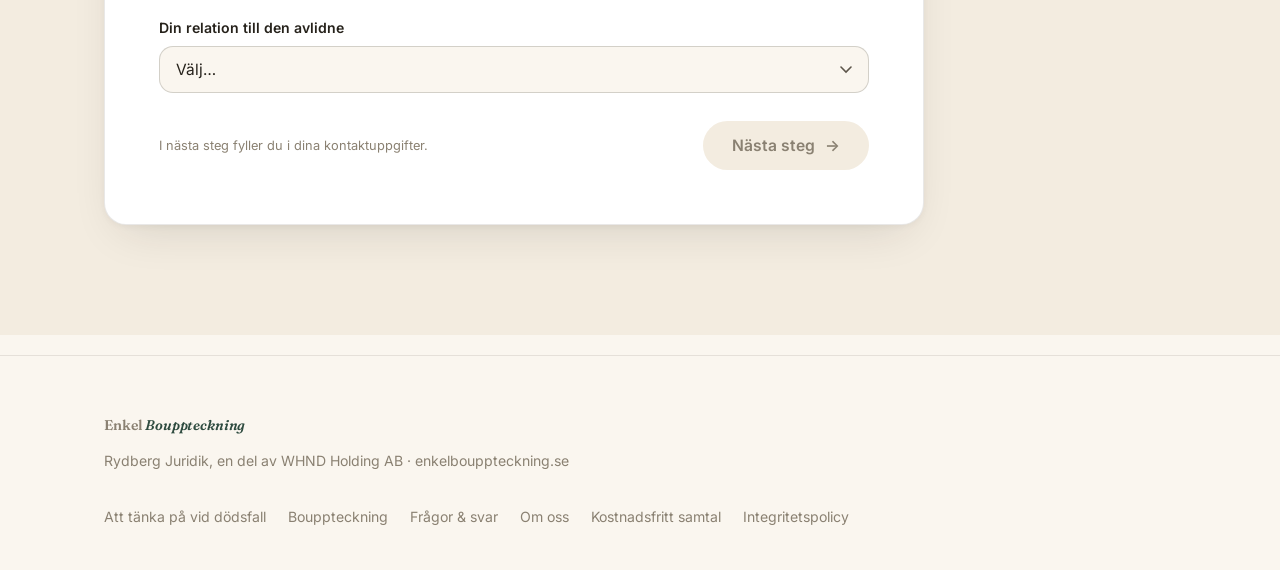
==== commit 3f3bb85a: "Add files via upload bantat ned kontakt-grejen samt adderat robots.txt och sitemap" ====
--- a/index.html
+++ b/index.html
@@ -8,9 +8,38 @@
   <link rel="preconnect" href="https://fonts.googleapis.com">
   <link rel="preconnect" href="https://fonts.gstatic.com" crossorigin>
   <link href="https://fonts.googleapis.com/css2?family=Fraunces:ital,wght@0,400;0,500;0,600;1,400;1,500&family=Inter:wght@400;500;600&display=swap" rel="stylesheet">
+  <link rel="canonical" href="https://www.enkelbouppteckning.se/">
+  <meta property="og:type" content="website">
+  <meta property="og:locale" content="sv_SE">
+  <meta property="og:site_name" content="Enkel Bouppteckning">
+  <meta property="og:title" content="Enkel Bouppteckning – bouppteckning utan krångel">
+  <meta property="og:description" content="Vi hjälper er med hela bouppteckningen: tryggt, personligt och till fast pris. Boka ett kostnadsfritt samtal idag.">
+  <meta property="og:url" content="https://www.enkelbouppteckning.se/">
+  <meta property="og:image" content="https://www.enkelbouppteckning.se/og-image.jpg">
+  <meta name="twitter:card" content="summary_large_image">
   <link rel="icon" type="image/svg+xml" href="favicon.svg">
   <link rel="apple-touch-icon" href="apple-touch-icon.png">
   <link rel="stylesheet" href="styles.css">
+  <script type="application/ld+json">
+{
+  "@context": "https://schema.org",
+  "@type": "LegalService",
+  "name": "Enkel Bouppteckning",
+  "url": "https://www.enkelbouppteckning.se/",
+  "description": "Hjälp med hela bouppteckningen till fast pris, 8 995 kr inkl. moms. Digitalt i hela Sverige, med en och samma kontaktperson genom hela ärendet.",
+  "image": "https://www.enkelbouppteckning.se/og-image.jpg",
+  "priceRange": "8 995 kr",
+  "email": "christina@enkelbouppteckning.se",
+  "areaServed": {
+    "@type": "Country",
+    "name": "SE"
+  },
+  "parentOrganization": {
+    "@type": "Organization",
+    "name": "Rydberg Juridik, en del av WHND Holding AB"
+  }
+}
+  </script>
 </head>
 <body>
 
@@ -24,7 +53,7 @@
       <li><a href="bouppteckning.html">Bouppteckning</a></li>
       <li><a href="faq.html">Frågor &amp; svar</a></li>
       <li><a href="om-oss.html">Om oss</a></li>
-      <li><a href="#boka" class="btn btn-primary btn-sm">Boka samtal</a></li>
+      <li><a href="#boka" class="btn btn-primary btn-sm">Kostnadsfritt samtal</a></li>
     </ul>
   </div>
 </header>
@@ -40,7 +69,7 @@
       <h1>En <em>enkel</em> väg genom bouppteckningen.</h1>
       <p class="lead">Att förlora någon är svårt nog. För dödsbon med okomplicerade förhållanden tar vi hand om hela bouppteckningen, med en och samma person vid er sida från första samtal till registrering hos Skatteverket.</p>
       <div class="hero-actions">
-        <a href="#boka" class="btn btn-primary">Boka kostnadsfritt samtal <span class="arrow">→</span></a>
+        <a href="#boka" class="btn btn-primary">Få ett kostnadsfritt samtal <span class="arrow">→</span></a>
         <a href="#tjansten" class="btn btn-ghost">Läs mer om tjänsten</a>
       </div>
       <div class="hero-meta">
@@ -64,7 +93,7 @@
       <div class="card reveal">
         <span class="num">01 — Kostnadsfritt samtal</span>
         <h3>Vi ringer upp och lär känna er situation</h3>
-        <p>Berätta kort om dödsboet i <a href="#boka">formuläret</a>. Passar ert ärende vår tjänst ringer vi upp inom en arbetsdag för ett kort, kostnadsfritt samtal på cirka 15 minuter. Vi fångar upp det formuläret inte täcker och kommer överens om ifall vi ska gå vidare tillsammans. Helt utan förpliktelser.</p>
+        <p>Berätta kort om dödsboet i <a href="#boka">formuläret</a>. Passar ert ärende vår tjänst ringer vi upp inom 24 timmar för ett kort, kostnadsfritt samtal på cirka 15 minuter. Vi fångar upp det formuläret inte täcker och kommer överens om ifall vi ska gå vidare tillsammans. Helt utan förpliktelser.</p>
       </div>
       <div class="card reveal">
         <span class="num">02 — Genomgång &amp; process</span>
@@ -91,7 +120,7 @@
         <p>Inga timarvoden, inga tillägg.</p>
       </div>
       <div class="price-tag">
-        <span class="amount">7 995 kr</span>
+        <span class="amount">8 995 kr</span>
         <span class="terms">fast pris · inkl. moms</span>
       </div>
       <p class="price-note">Bouppteckningen betalas normalt med dödsboets medel. Saknas medel i dödsboet ansvarar beställaren för betalningen.</p>
@@ -99,7 +128,10 @@
   </div>
 </section>
 
-<!-- ============ TESTIMONIALS ============ -->
+<!-- ============ TESTIMONIALS (PAUSADE) ============
+ÅTERAKTIVERING: ta bort denna kommentar-inramning, byt namn/citat mot de bekräftade
+kundomdömena och sätt verkliga datum i data-datum (ÅÅÅÅ-MM-DD). "för X sedan"-texten
+räknas då ut automatiskt av skriptet längst ner på sidan.
 <section>
   <div class="container">
     <div class="section-head reveal">
@@ -112,7 +144,7 @@
           <div class="avatar">AL</div>
           <div class="review-who">
             <strong>Anna L.</strong>
-            <span>för 2 månader sedan</span>
+            <span class="review-datum" data-datum="2026-08-15"></span>
           </div>
         </div>
         <div class="stars">★★★★★</div>
@@ -123,25 +155,25 @@
           <div class="avatar">PE</div>
           <div class="review-who">
             <strong>Per E.</strong>
-            <span>för 4 månader sedan</span>
+            <span class="review-datum" data-datum="2026-06-15"></span>
           </div>
         </div>
         <div class="stars">★★★★★</div>
         <p>”Fast pris, precis som utlovat, och en och samma person som höll i allt från start till mål. Snabba svar på alla frågor och ett förrättningsmöte som var enkelt att delta i på distans. Fem stjärnor.”</p>
       </div>
     </div>
-    <!-- PLACEHOLDER: byt ut citaten mot de två riktiga kundomdömena -->
   </div>
 </section>
+SLUT TESTIMONIALS -->
 
 
 <!-- ============ FORMULÄR ============ -->
 <section id="boka" class="section-alt">
   <div class="container">
     <div class="section-head reveal">
-      <span class="eyebrow">Boka samtal</span>
-      <h2>Boka ett kostnadsfritt samtal</h2>
-      <p>Berätta kort om er situation så ringer vi upp för ett kostnadsfritt samtal på cirka 15 minuter. Ni förbinder er inte till någonting.</p>
+      <span class="eyebrow">Kostnadsfritt samtal</span>
+      <h2>Få ett kostnadsfritt samtal</h2>
+      <p>Fyll i formuläret så ringer vi upp dig inom 24 timmar för ett kostnadsfritt samtal på cirka 15 minuter. Du förbinder dig inte till någonting.</p>
     </div>
 
     <form class="form-wrap reveal" action="https://formspree.io/f/mqpzzdqz" method="POST">
@@ -222,7 +254,7 @@
 
         <p class="form-error" id="form-error" hidden>Något gick tyvärr fel när förfrågan skulle skickas. Försök igen om en stund, eller mejla oss direkt på <a href="mailto:christina@enkelbouppteckning.se">christina@enkelbouppteckning.se</a>.</p>
 
-        <p class="form-note">Enkel Bouppteckning är utformad för dödsbon med okomplicerade förhållanden. Vi ringer upp alla vars ärende passar tjänsten. Bedömer vi att ert dödsbo behöver en annan typ av hjälp återkopplar vi via e-post och hänvisar er gärna vidare.</p>
+        <p class="form-note">Enkel Bouppteckning är utformad för dödsbon med okomplicerade förhållanden. Vi ringer upp alla vars ärende passar tjänsten inom 24 timmar. Bedömer vi att ert dödsbo behöver en annan typ av hjälp återkopplar vi via e-post och hänvisar er gärna vidare.</p>
 
       </div>
     </form>
@@ -241,7 +273,7 @@
       <li><a href="bouppteckning.html">Bouppteckning</a></li>
       <li><a href="faq.html">Frågor &amp; svar</a></li>
       <li><a href="om-oss.html">Om oss</a></li>
-      <li><a href="index.html#boka">Boka samtal</a></li>
+      <li><a href="index.html#boka">Kostnadsfritt samtal</a></li>
       <li><a href="integritetspolicy.html">Integritetspolicy</a></li>
     </ul>
   </div>
@@ -277,6 +309,17 @@
   });
 
   document.getElementById('btn-back').addEventListener('click', () => gotoStep(1));
+
+  // Automatisk "för X sedan" på kundomdömen (vilande medan sektionen är pausad)
+  document.querySelectorAll('.review-datum').forEach(el => {
+    const dagar = Math.floor((Date.now() - new Date(el.dataset.datum)) / 86400000);
+    let txt;
+    if (dagar < 7) txt = 'nyligen';
+    else if (dagar < 30) { const v = Math.floor(dagar / 7); txt = 'för ' + v + (v === 1 ? ' vecka' : ' veckor') + ' sedan'; }
+    else if (dagar < 365) { const m = Math.floor(dagar / 30); txt = 'för ' + m + (m === 1 ? ' månad' : ' månader') + ' sedan'; }
+    else { const a = Math.floor(dagar / 365); txt = 'för ' + a + ' år sedan'; }
+    el.textContent = txt;
+  });
 
   // Nästa steg-knappen aktiveras visuellt först när båda kryssrutorna är ifyllda
   const kvalRutor = [document.getElementById('chk-myndig'), document.getElementById('chk-medborgare')];
@@ -308,7 +351,7 @@
         sessionStorage.setItem('eb_namn', data.get('namn') || '');
         sessionStorage.setItem('eb_epost', data.get('epost') || '');
       } catch (err) {}
-      window.location.href = 'boka-tid.html';
+      window.location.href = 'tack.html';
     } catch (err) {
       formError.hidden = false;
       btnSubmit.disabled = false;
